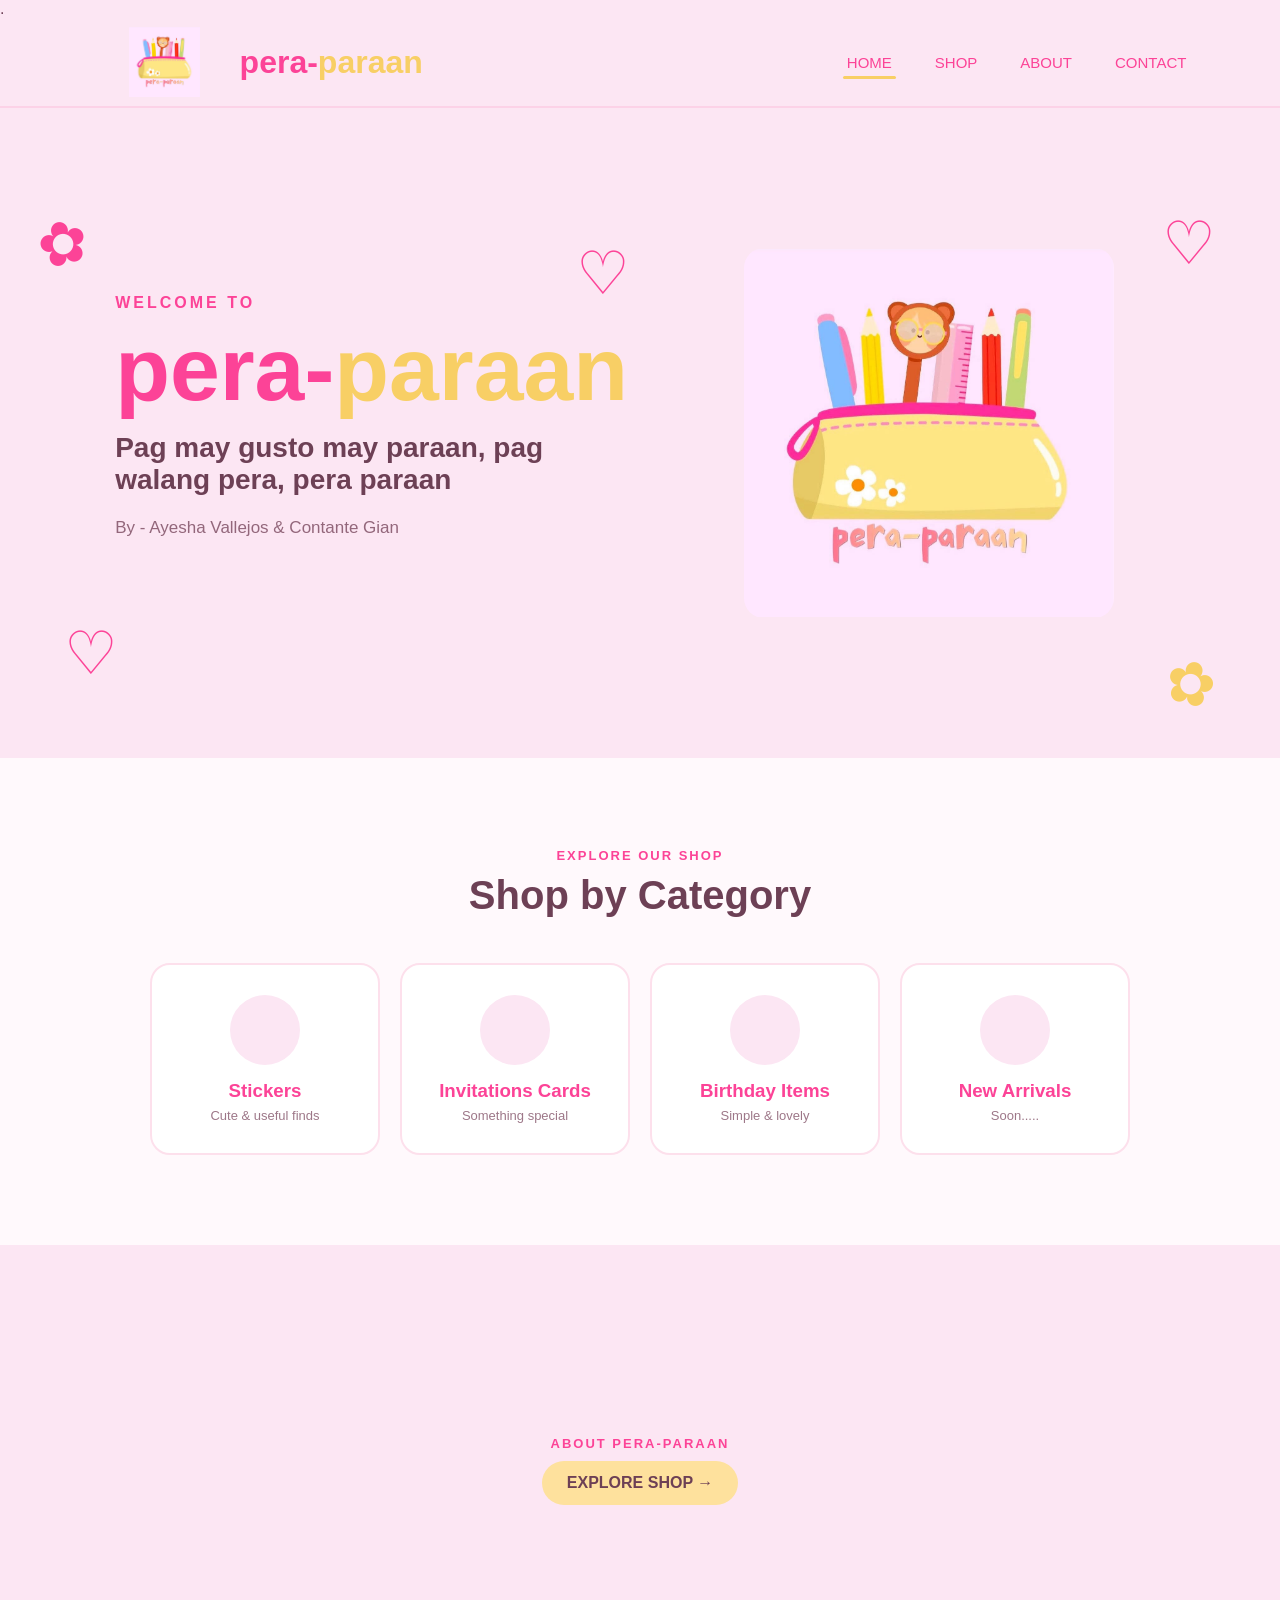
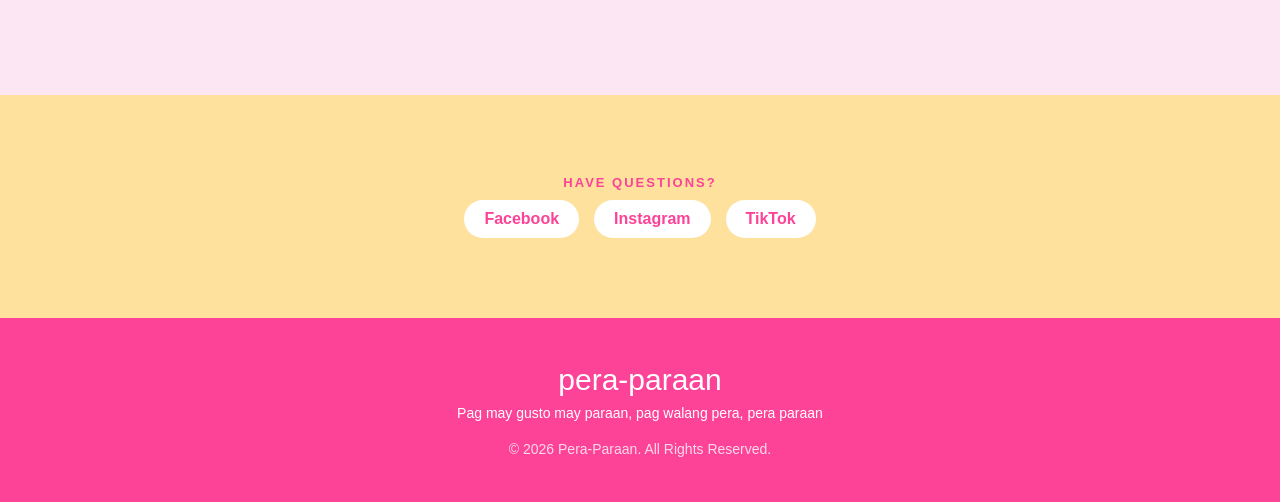
==== PERA-PARAAN/index.html @ 05a3d506 "Add Pera Paraan website" ====
<!DOCTYPE html>
<html lang="en">

<head>
    <meta charset="UTF-8">
    <meta name="viewport" content="width=device-width, initial-scale=1.0">

    <title>Pera-Paraan | Bawat Pera, May Paraan</title>
    <link rel="icon" type="image/jpeg" href="LOGO.jpg">

    .
    <!-- CSS -->
    <link rel="stylesheet" href="style.css">
</head>


<body>

    <!-- ================= HEADER ================= -->

    <header class="header">

        <!-- LOGO -->
        <div class="logo">
            <a href="index.html">
                <img src="LOGO.jpg" alt="Pera-Paraan Logo">
                
                <h1>
                    pera-<span>paraan</span>
                </h1>

                
            </a>
        </div>
        

        <!-- NAVIGATION -->
        <nav class="navbar">

            <a href="index.html" class="active">
                HOME
            </a>

            <a href="ITEMS.HTML">
                SHOP
            </a>

            <a href="#about">
                ABOUT
            </a>

            <a href="#contact">
                CONTACT
            </a>

        </nav>



    </header>



    <!-- ================= HERO ================= -->

    <main>

        <section class="hero">

            <!-- Decorative elements -->

            <div class="flower flower-one">✿</div>
            <div class="flower flower-two">✿</div>

            <div class="heart heart-one">♡</div>
            <div class="heart heart-two">♡</div>
            <div class="heart heart-three">♡</div>


            <!-- HERO CONTENT -->

            <div class="hero-content">

                <p class="welcome">
                    WELCOME TO
                </p>

                <h1>
                    pera-<span>paraan</span>
                </h1>

                <h2>
                Pag may gusto may paraan, pag walang pera, pera paraan

                </h2>

                <p class="hero-description">
                   By - Ayesha Vallejos &  Contante Gian
                </p>


        

                </div>

            </div>


            <!-- HERO IMAGE -->

            <div class="hero-image">

                <div class="image-circle"></div>

                <div class="hero-object">
                    <img src="LOGO.jpg" alt="Pera-Paraan">
                </div>

            </div>

        </section>



        <!-- ================= CATEGORIES ================= -->

        <section class="categories" id="shop">

            <div class="section-heading">

                <p>
                    EXPLORE OUR SHOP
                </p>

                <h2>
                    Shop by Category
                </h2>

            </div>


            <div class="category-container">

                <a href="ITEMS.HTML" class="category-card">

                    <div class="category-icon">
                        
                    </div>

                    <h3>
                        Stickers 
                    </h3>

                    <p>
                        Cute & useful finds
                    </p>

                </a>


                <a href="ITEMS.HTML" class="category-card">

                    <div class="category-icon">
                        
                    </div>

                    <h3>
                         Invitations Cards
                    </h3>

                    <p>
                        Something special
                    </p>

                </a>


                <a href="ITEMS.HTML" class="category-card">

                    <div class="category-icon">
                        
                    </div>

                    <h3>
                        Birthday Items
                    </h3>

                    <p>
                        Simple & lovely
                    </p>

                </a>


                <a href="ITEMS.HTML" class="category-card">

                    <div class="category-icon">
                        
                    </div>

                    <h3>
                        New Arrivals
                    </h3>

                    <p>
                        Soon.....
                    </p>

                </a>

            </div>

        </section>



        <!-- ================= ABOUT ================= -->

        <section class="about" id="about">

            <div class="about-decoration">
                
            </div>

            <div class="about-content">

                <p class="section-label">
                    ABOUT PERA-PARAAN
                </p>


                <a href="#shop" class="about-button">
                    EXPLORE SHOP →
                </a>

            </div>

        </section>



        <!-- ================= CONTACT ================= -->

        <section class="contact" id="contact">

            <div class="contact-content">

                <p class="section-label">
                    HAVE QUESTIONS?
                </p>

     

                <div class="social-links">

                    <a href="https://www.facebook.com/Hotsiloggg">
                        Facebook
                    </a>

                    <a href="https://www.instagram.com/hm_giannn/?hl=en">
                        Instagram
                    </a>

                    <a href="#">
                        TikTok
                    </a>

                </div>

            </div>

        </section>

    </main>



    <!-- ================= FOOTER ================= -->

    <footer>

        <div class="footer-logo">
            pera-paraan
        </div>

        <p>
         Pag may gusto may paraan, pag walang pera, pera paraan
        </p>

        <p class="copyright">
            © 2026 Pera-Paraan. All Rights Reserved.
        </p>

    </footer>


</body>

</html>
---- PERA-PARAAN/style.css ----
/* =========================================
   PERA-PARAAN
   MAIN COLOR THEME
========================================= */

:root {

    --pink-bg: #FCE6F3;

    --pink-light: #FDB2D4;

    --pink: #FC4397;

    --pink-dark: #E93583;

    --yellow: #FEE19D;

    --yellow-dark: #F8CF65;

    --white: #FFFFFF;

    --text: #6D4055;

}


/* =========================================
   RESET
========================================= */

* {
    margin: 0;
    padding: 0;
    box-sizing: border-box;
}


html {
    scroll-behavior: smooth;
}


body {

    font-family: 'Quicksand', sans-serif;

    background-color: var(--pink-bg);

    color: var(--text);

}


/* Remove default link style */

a {
    text-decoration: none;
    color: inherit;
}


/* =========================================
   HEADER
========================================= */

.header {

    width: 100%;

    height: 90px;

    padding: 10px 7%;

    display: flex;

    align-items: center;

    justify-content: space-between;

    background-color: rgba(252, 230, 243, 0.95);

    border-bottom: 2px solid rgba(252, 67, 151, 0.12);

    position: sticky;

    top: 0;

    z-index: 1000;

}


/* =========================================
   LOGO
========================================= */


.logo {

    display: flex;

    align-items: center;
    


}


.logo a {

    display: flex;

    align-items: center;

}


.logo img {

    width: 150px;

    height: 70px;

    object-fit: contain;

    border-radius: 10px;

}


.logo h1 {

    color: var(--pink);

}
.logo  h1 span {

    color: var(--yellow-dark);
}

/* =========================================
   NAVBAR
========================================= */

.navbar {

    display: flex;

    align-items: center;

    justify-content: center;

    gap: 35px;

}


.navbar a {

    position: relative;

    font-family: 'Fredoka', sans-serif;

    font-size: 15px;

    font-weight: 500;

    color: var(--pink);

    padding: 10px 4px;

    transition: 0.3s ease;

}


/* Hover */

.navbar a:hover {

    color: var(--pink-dark);

    transform: translateY(-2px);

}


/* Underline */

.navbar a::after {

    content: "";

    position: absolute;

    left: 0;

    bottom: 2px;

    width: 0;

    height: 3px;

    border-radius: 10px;

    background-color: var(--yellow-dark);

    transition: 0.3s ease;

}


.navbar a:hover::after,
.navbar a.active::after {

    width: 100%;

}


/* =========================================
   HERO
========================================= */

.hero {

    min-height: 650px;

    padding: 70px 9%;

    display: flex;

    align-items: center;

    justify-content: space-between;

    position: relative;

    overflow: hidden;

}


/* =========================================
   HERO CONTENT
========================================= */

.hero-content {

    width: 50%;

    position: relative;

    z-index: 2;

}


.welcome {

    font-size: 16px;

    font-weight: 700;

    letter-spacing: 3px;

    color: var(--pink);

    margin-bottom: 15px;

}


.hero h1 {

    font-family: 'Fredoka', sans-serif;

    font-size: clamp(60px, 7vw, 95px);

    line-height: 0.95;

    color: var(--pink);

    margin-bottom: 20px;

}


.hero h1 span {

    color: var(--yellow-dark);

}


.hero h2 {

    font-family: 'Fredoka', sans-serif;

    font-size: 28px;

    color: var(--text);

    margin-bottom: 18px;

}


.hero-description {

    max-width: 480px;

    font-size: 17px;

    line-height: 1.7;

    color: #93677B;

    margin-bottom: 30px;

}


/* =========================================
   HERO IMAGE
========================================= */

.hero-image {

    width: 45%;

    height: 480px;

    display: flex;

    align-items: center;
    
    justify-content: center;

    position: relative;

}


/* Circle behind logo */

.image-circle {

    width: 390px;

    height: 390px;  

    border-radius: 50%;

    position: absolute;

}


/* Logo */

.hero-object {

    width: 370px;

    height: 370px;

    display: flex;

    align-items: center;

    justify-content: center;

    position: relative;

    z-index: 2;

}


.hero-object img {

    width: 100%;

    height: 100%;

    object-fit: contain;

    mix-blend-mode: multiply;

    border-radius: 20px;

}


/* =========================================
   DECORATIONS
========================================= */

.flower,
.heart {

    position: absolute;

    z-index: 1;

    pointer-events: none;

}


.flower {

    color: var(--pink);

    font-size: 60px;

}


.heart {

    color: var(--pink);

    font-size: 60px;

    font-family: Arial, sans-serif;

}


/* Flower positions */

.flower-one {

    top: 100px;

    left: 3%;

    transform: rotate(-15deg);

}


.flower-two {

    bottom: 40px;

    right: 5%;

    color: var(--yellow-dark);

    transform: rotate(15deg);

}


/* Heart positions */

.heart-one {

    top: 130px;

    left: 45%;

}


.heart-two {

    bottom: 70px;

    left: 5%;

}


.heart-three {

    top: 100px;

    right: 5%;

}


/* =========================================
   CATEGORIES
========================================= */

.categories {

    padding: 90px 9%;

    background-color: #FFF9FC;

}


.section-heading {

    text-align: center;

    margin-bottom: 45px;

}


.section-heading p,
.section-label {

    color: var(--pink);

    font-size: 13px;

    font-weight: 700;

    letter-spacing: 2px;

    margin-bottom: 10px;

}


.section-heading h2 {

    font-family: 'Fredoka', sans-serif;

    color: var(--text);

    font-size: 40px;

}


/* =========================================
   CATEGORY CONTAINER
========================================= */

.category-container {

    display: flex;

    align-items: stretch;

    justify-content: center;

    gap: 20px;

    flex-wrap: wrap;

}


/* =========================================
   CATEGORY CARD
========================================= */

.category-card {

    width: 230px;

    padding: 30px 20px;

    display: flex;

    flex-direction: column;

    align-items: center;

    justify-content: center;

    text-align: center;

    background-color: var(--white);

    border: 2px solid #FDE0EC;

    border-radius: 20px;

    transition: 0.3s ease;

}


.category-card:hover {

    transform: translateY(-8px);

    border-color: var(--pink-light);

    box-shadow: 0 12px 25px rgba(252, 67, 151, 0.1);

}


.category-icon {

    width: 70px;

    height: 70px;

    display: flex;

    align-items: center;

    justify-content: center;

    background-color: var(--pink-bg);

    border-radius: 50%;

    font-size: 32px;

    margin-bottom: 15px;

}


.category-card h3 {

    font-family: 'Fredoka', sans-serif;

    color: var(--pink);

    margin-bottom: 6px;

}


.category-card p {

    font-size: 13px;    

    color: #9D7788;

}


/* =========================================
   ABOUT
========================================= */

.about {

    min-height: 450px;

    padding: 90px 12%;

    display: flex;

    align-items: center;

    justify-content: center;

    text-align: center;

    position: relative;

}


.about-content {

    max-width: 650px;

}


.about-decoration {

    position: absolute;

    left: 10%;

    font-size: 80px;

    color: var(--pink);

}


.about-button {

    display: inline-block;

    padding: 13px 25px;

    background-color: var(--yellow);

    color: var(--text);

    border-radius: 25px;

    font-weight: 700;

    transition: 0.3s ease;

}


.about-button:hover {

    transform: translateY(-3px);

}


/* =========================================
   CONTACT
========================================= */

.contact {

    padding: 80px 10%;

    text-align: center;

    background-color: var(--yellow);

}


.contact-content {

    max-width: 650px;

    margin: auto;

}


.social-links {

    display: flex;

    justify-content: center;

    align-items: center;

    gap: 15px;

    flex-wrap: wrap;

}


.social-links a {

    padding: 10px 20px;

    background-color: white;

    border-radius: 25px;

    color: var(--pink);

    font-weight: 600;

    transition: 0.3s ease;

}


.social-links a:hover {

    background-color: var(--pink);

    color: white;

}


/* =========================================
   FOOTER
========================================= */

footer {

    padding: 45px 20px;

    text-align: center;

    background-color: var(--pink);

    color: white;

}


.footer-logo {

    font-family: 'Fredoka', sans-serif;

    font-size: 30px;

    margin-bottom: 8px;

}


footer p {

    font-size: 14px;

}


.copyright {

    margin-top: 20px;

    opacity: 0.8;

}


/* =========================================
   RESPONSIVE
========================================= */

@media (max-width: 950px) {

    .header {

        padding: 10px 4%;

    }


    .navbar {

        gap: 18px;

    }


    .hero {

        padding: 60px 6%;

    }


    .hero-image {

        width: 45%;

    }


    .image-circle {

        width: 300px;

        height: 300px;

    }


    .hero-object {

        width: 300px;

        height: 300px;

    }

}


/* =========================================
   TABLET / MOBILE
========================================= */

@media (max-width: 750px) {

    .product-container {

        grid-template-columns: repeat(2, minmax(0, 1fr));

    }


    .items-page {

        padding: 70px 6%;

    }

    .header {

        height: auto;

        min-height: 75px;

        flex-wrap: wrap;

        gap: 10px;

    }


    .navbar {

        order: 3;

        width: 100%;

        padding: 10px 0;

        overflow-x: auto;

    }


    .hero {

        flex-direction: column;

        text-align: center;

        padding-top: 50px;

    }


    .hero-content {

        width: 100%;

    }


    .hero-description {

        margin-left: auto;

        margin-right: auto;

    }


    .hero-image {

        width: 100%;

        margin-top: 30px;

    }


    .about-decoration {

        display: none;

    }

}


/* =========================================
   SMALL MOBILE
========================================= */

@media (max-width: 480px) {

    .product-container {

        grid-template-columns: 1fr;

    }


    .items-page .section-heading h1 {

        font-size: 40px;

    }


    .items-page .section-heading span {

        font-size: 21px;

    }

    .logo img {

        width: 120px;

        height: 60px;

    }


    .navbar {

        gap: 20px;

    }


    .navbar a {

        font-size: 13px;

    }


    .hero h1 {

        font-size: 55px;

    }


    .hero h2 {

        font-size: 22px;

    }


    .image-circle {

        width: 260px;

        height: 260px;

    }


    .hero-object {

        width: 270px;

        height: 270px;

    }


    .section-heading h2 {

        font-size: 32px;

    }


}


/* =========================================
   ITEMS PAGE
========================================= */

.items-page {

    min-height: 650px;

    padding: 90px 8%;

    background-color: #FFF9FC;

}


.items-page .section-heading h1 {

    font-family: 'Fredoka', sans-serif;

    color: var(--text);

    font-size: 48px;

    margin-bottom: 4px;

}


.items-page .section-heading span {

    color: var(--pink);

    font-family: 'Fredoka', sans-serif;

    font-size: 25px;

}


.product-container {

    display: grid;

    grid-template-columns: repeat(3, minmax(0, 1fr));

    gap: 24px;

    max-width: 1120px;

    margin: 0 auto;

}


.product-card {

    overflow: hidden;

    background-color: var(--white);

    border: 2px solid #FDE0EC;

    border-radius: 20px;

    transition: 0.3s ease;

}


.product-card:hover {

    transform: translateY(-8px);

    border-color: var(--pink-light);

    box-shadow: 0 12px 25px rgba(252, 67, 151, 0.14);

}


.product-image {

    height: 250px;

    display: flex;

    align-items: center;

    justify-content: center;

    padding: 18px;

    background-color: var(--pink-bg);

}


.product-image img {

    width: 100%;

    height: 100%;

    object-fit: contain;

    border-radius: 12px;

}


.product-info {

    padding: 24px;

}


.product-label {

    color: var(--pink);

    font-size: 11px;

    font-weight: 700;

    letter-spacing: 1.5px;

    margin-bottom: 8px;

}


.product-info h2 {

    font-family: 'Fredoka', sans-serif;

    color: var(--text);

    font-size: 26px;

    margin-bottom: 8px;

}


.product-info > p:not(.product-label) {

    min-height: 48px;

    color: #93677B;

    font-size: 14px;

    line-height: 1.6;

    margin-bottom: 20px;

}


.product-button {

    display: inline-block;

    padding: 10px 17px;

    background-color: var(--yellow);

    border-radius: 22px;

    color: var(--text);

    font-size: 12px;

    font-weight: 700;

    transition: 0.3s ease;

}


.product-button:hover {

    background-color: var(--pink);

    color: var(--white);

}
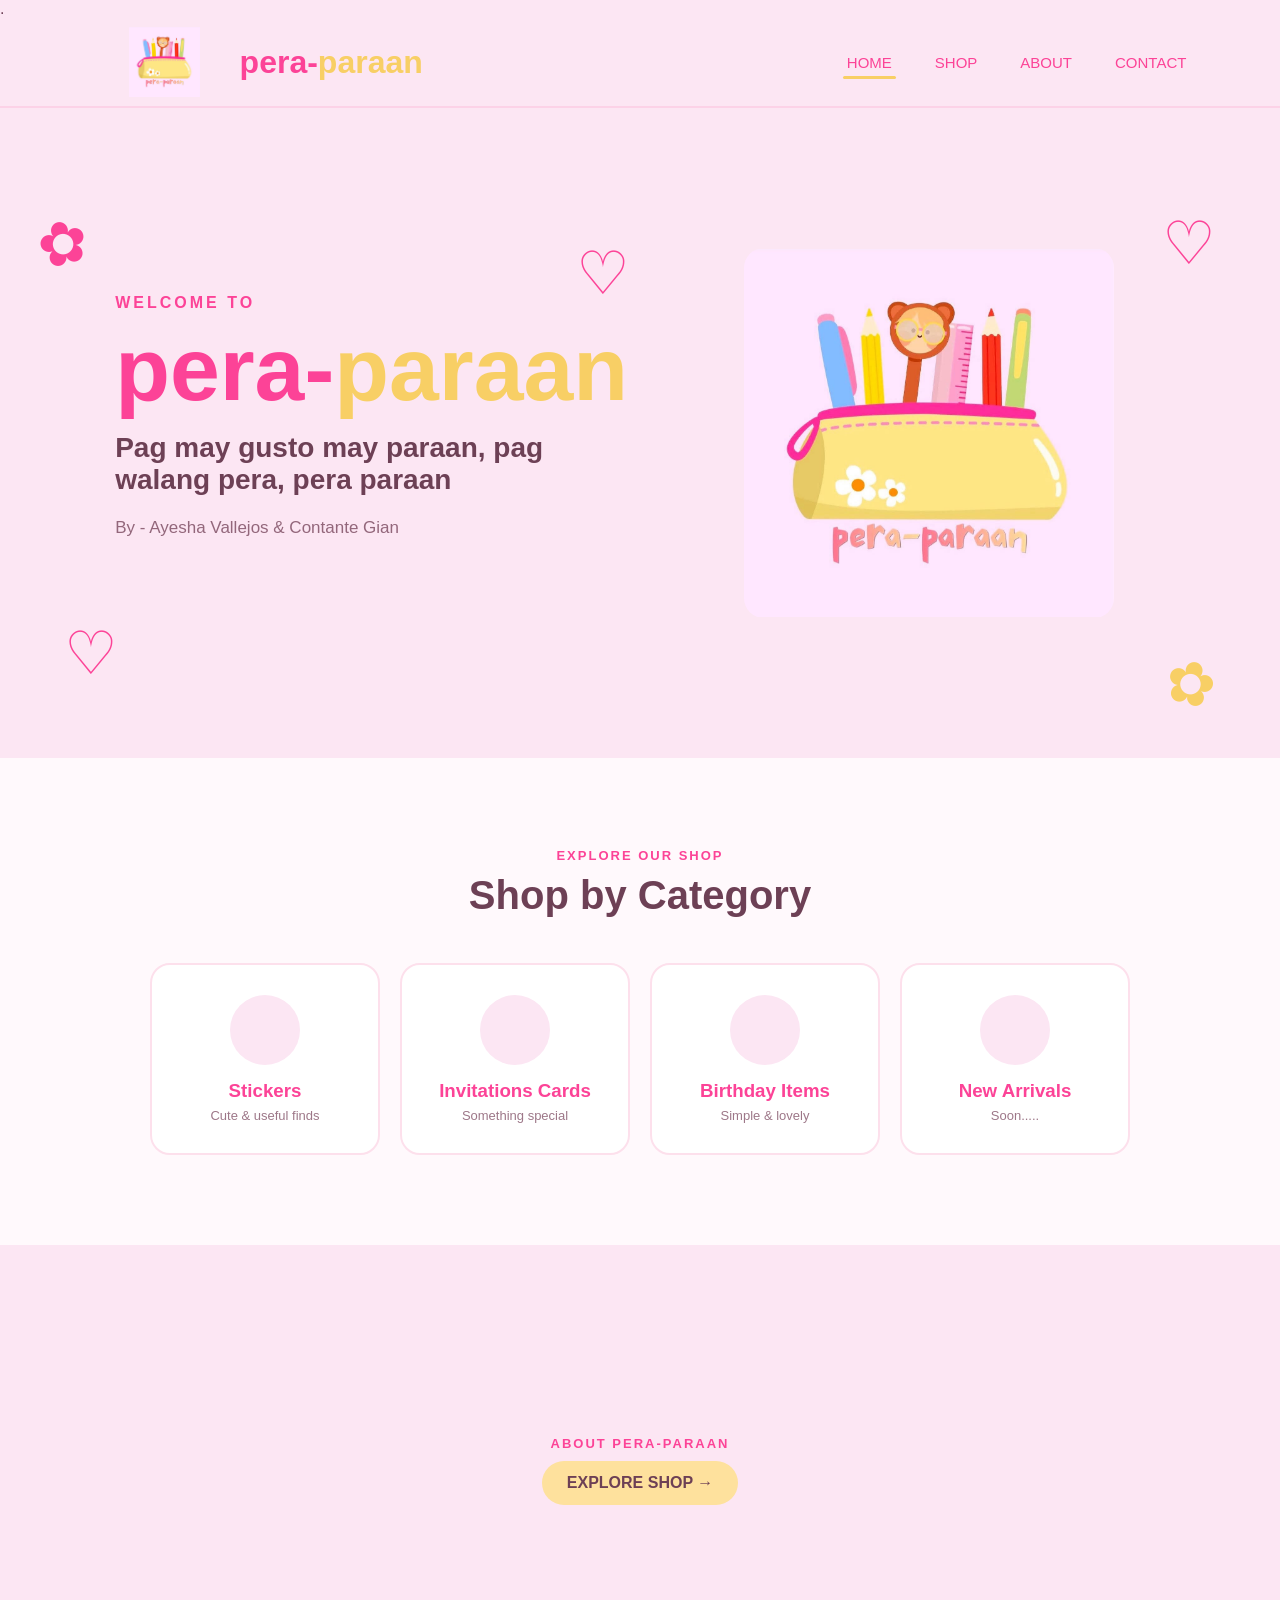
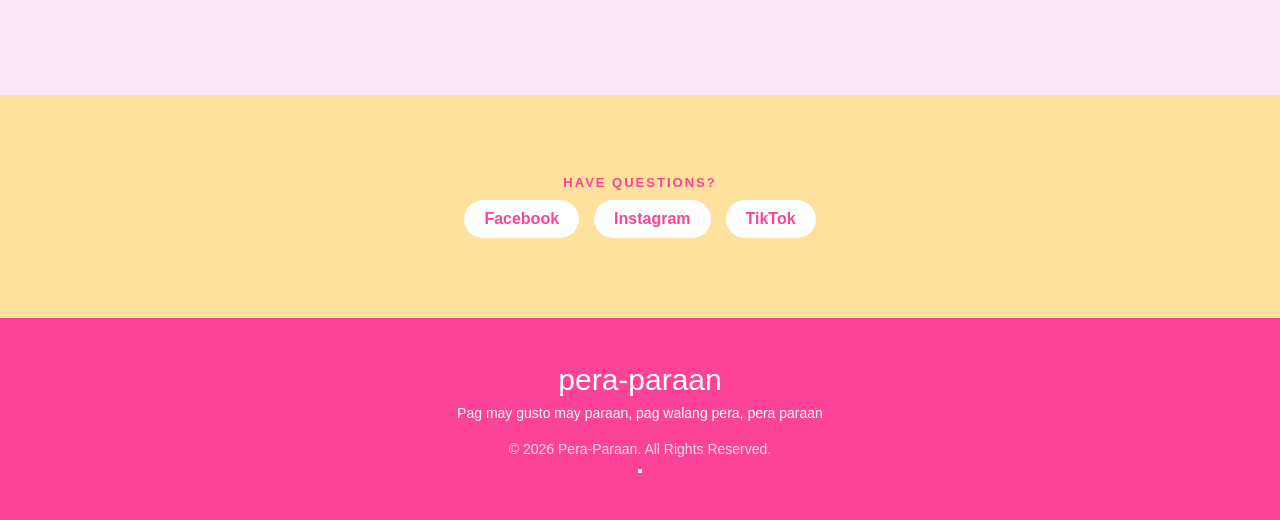
==== commit 83087a21: "mygad" ====
--- a/PERA-PARAAN/index.html
+++ b/PERA-PARAAN/index.html
@@ -290,7 +290,7 @@
         <p class="copyright">
             © 2026 Pera-Paraan. All Rights Reserved.
         </p>
-
+        <button>  </button>        
     </footer>
 
 
--- a/PERA-PARAAN/style.css
+++ b/PERA-PARAAN/style.css
@@ -1237,4 +1237,4 @@
 
     color: var(--white);
 
-}+}   
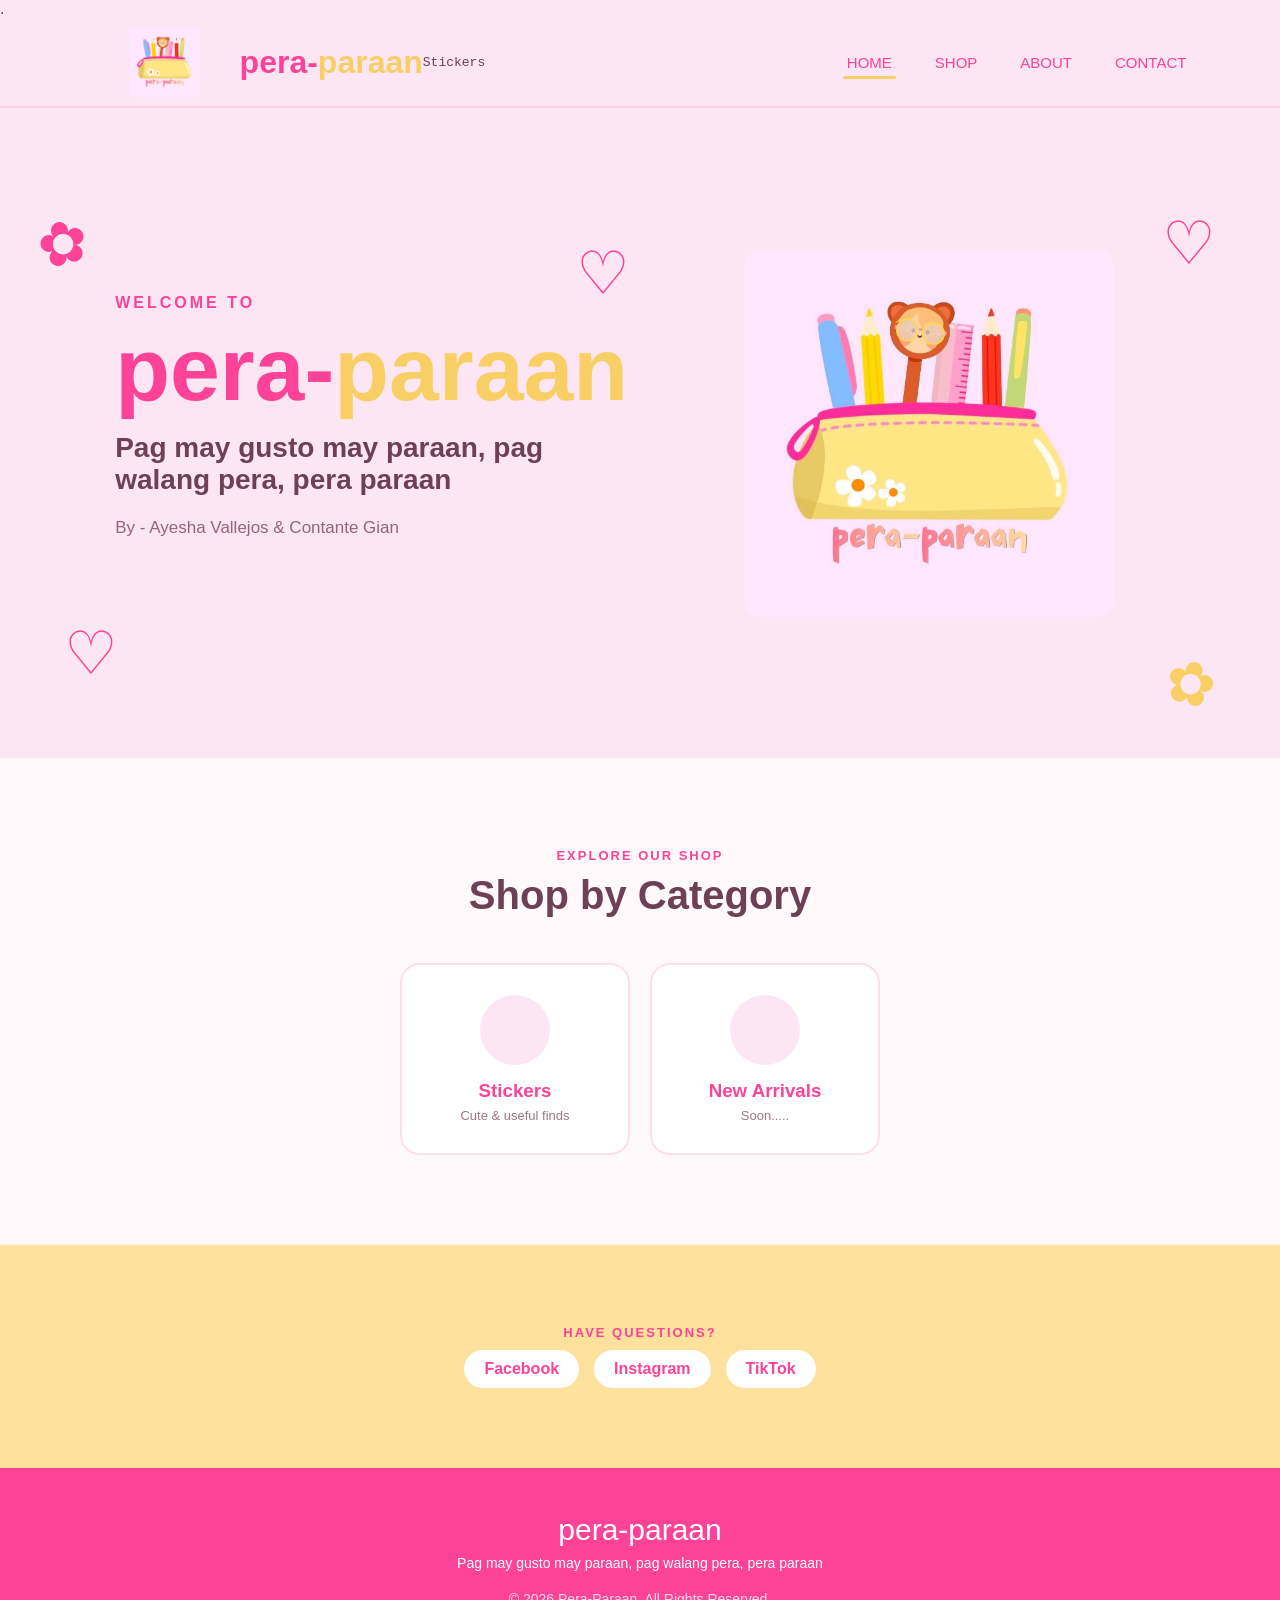
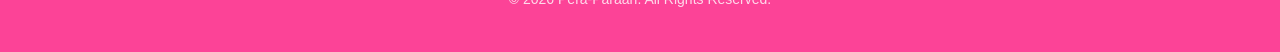
==== commit f1189ad1: "fixing items list" ====
--- a/PERA-PARAAN/index.html
+++ b/PERA-PARAAN/index.html
@@ -26,11 +26,13 @@
                 <img src="LOGO.jpg" alt="Pera-Paraan Logo">
                 
                 <h1>
-                    pera-<span>paraan</span>
+                    pera-<span>paraan    </span> 
+
                 </h1>
 
                 
             </a>
+            <pre>Stickers</pre>
         </div>
         
 
@@ -158,6 +160,7 @@
                 </a>
 
 
+            
                 <a href="ITEMS.HTML" class="category-card">
 
                     <div class="category-icon">
@@ -165,40 +168,6 @@
                     </div>
 
                     <h3>
-                         Invitations Cards
-                    </h3>
-
-                    <p>
-                        Something special
-                    </p>
-
-                </a>
-
-
-                <a href="ITEMS.HTML" class="category-card">
-
-                    <div class="category-icon">
-                        
-                    </div>
-
-                    <h3>
-                        Birthday Items
-                    </h3>
-
-                    <p>
-                        Simple & lovely
-                    </p>
-
-                </a>
-
-
-                <a href="ITEMS.HTML" class="category-card">
-
-                    <div class="category-icon">
-                        
-                    </div>
-
-                    <h3>
                         New Arrivals
                     </h3>
 
@@ -214,28 +183,6 @@
 
 
 
-        <!-- ================= ABOUT ================= -->
-
-        <section class="about" id="about">
-
-            <div class="about-decoration">
-                
-            </div>
-
-            <div class="about-content">
-
-                <p class="section-label">
-                    ABOUT PERA-PARAAN
-                </p>
-
-
-                <a href="#shop" class="about-button">
-                    EXPLORE SHOP →
-                </a>
-
-            </div>
-
-        </section>
 
 
 
@@ -290,10 +237,10 @@
         <p class="copyright">
             © 2026 Pera-Paraan. All Rights Reserved.
         </p>
-        <button>  </button>        
+    
     </footer>
 
-
+  
 </body>
 
 </html>
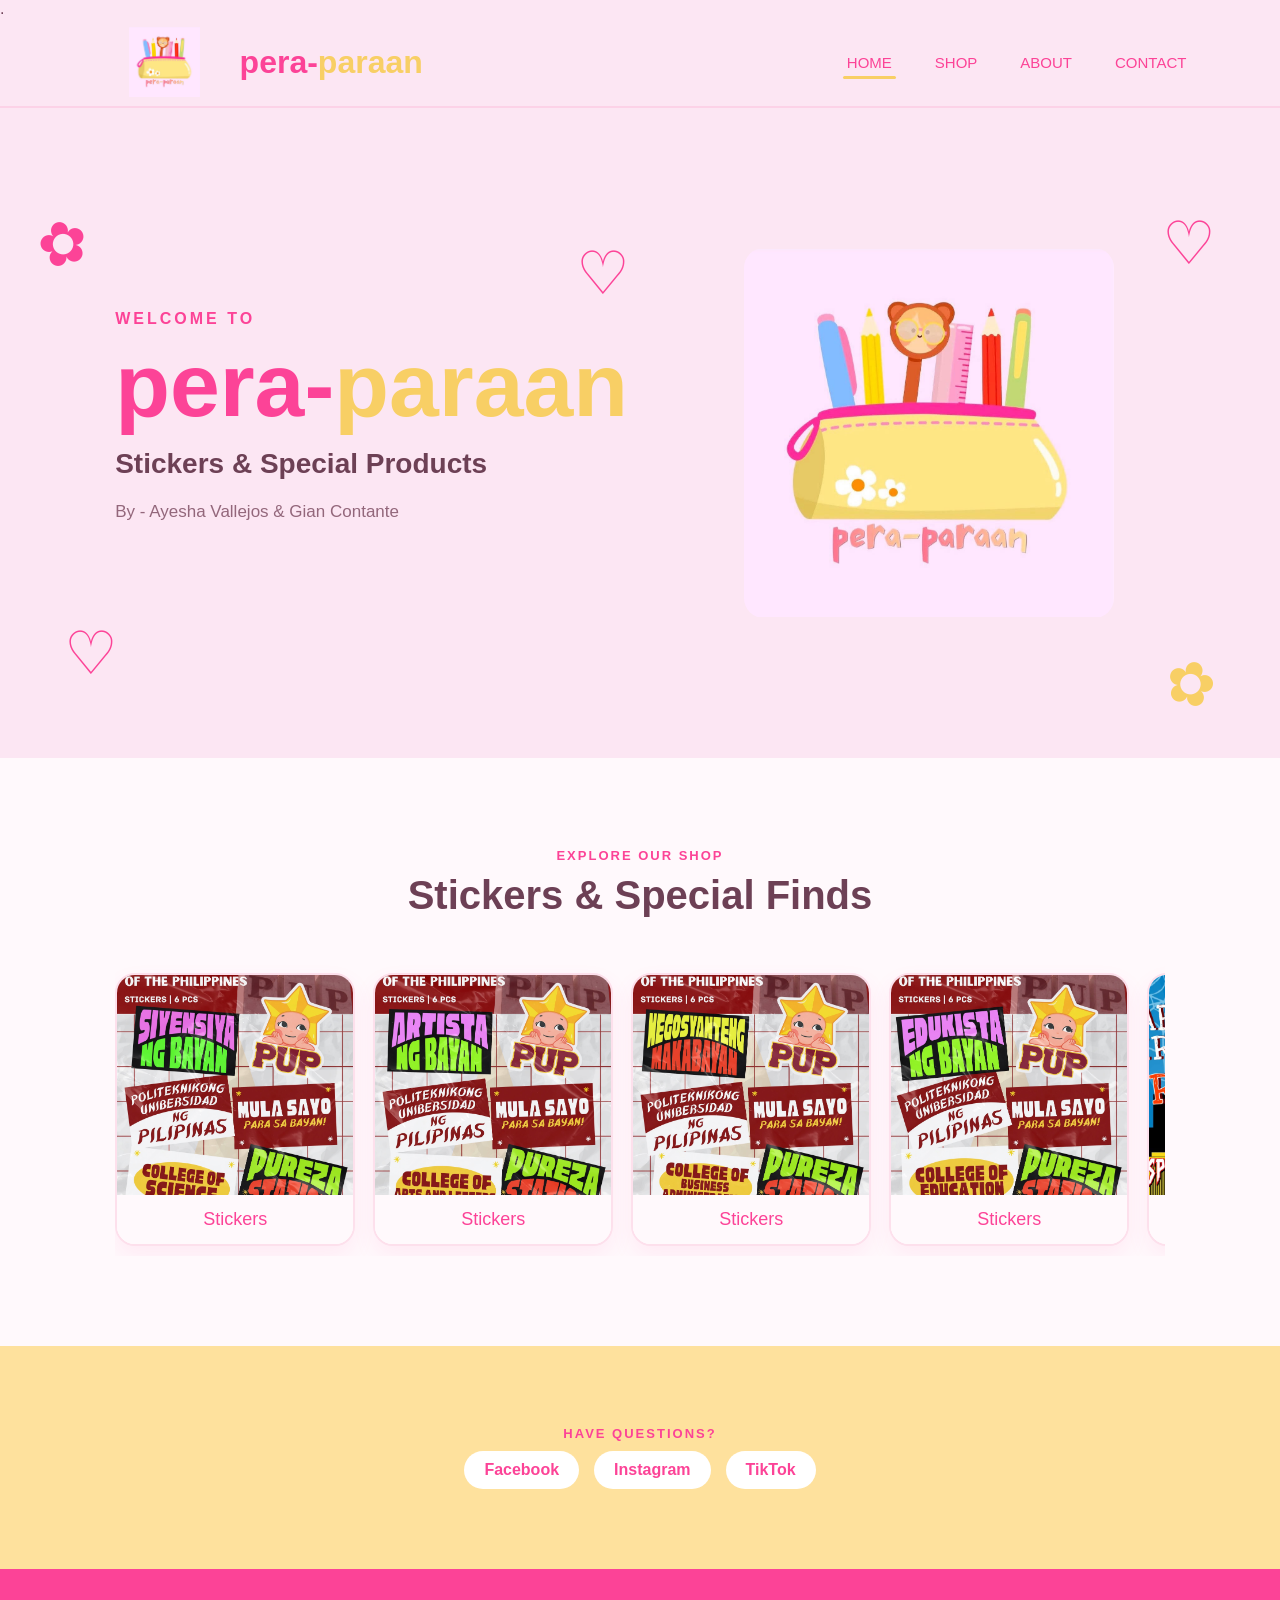
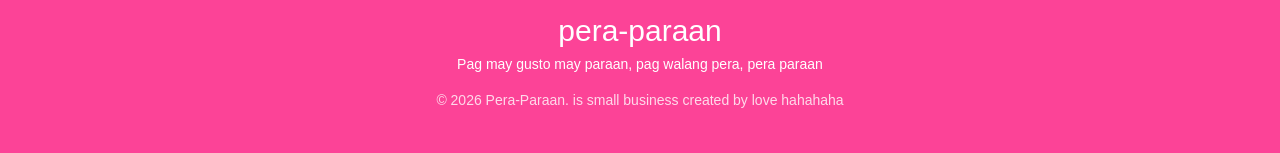
==== commit e8e78211: "checking for tom" ====
--- a/PERA-PARAAN/index.html
+++ b/PERA-PARAAN/index.html
@@ -9,7 +9,6 @@
     <link rel="icon" type="image/jpeg" href="LOGO.jpg">
 
     .
-    <!-- CSS -->
     <link rel="stylesheet" href="style.css">
 </head>
 
@@ -19,51 +18,24 @@
     <!-- ================= HEADER ================= -->
 
     <header class="header">
-
-        <!-- LOGO -->
         <div class="logo">
             <a href="index.html">
                 <img src="LOGO.jpg" alt="Pera-Paraan Logo">
-                
-                <h1>
-                    pera-<span>paraan    </span> 
-
-                </h1>
-
-                
+                <h1>pera-<span>paraan</span></h1>
             </a>
-            <pre>Stickers</pre>
         </div>
-        
-
-        <!-- NAVIGATION -->
+
         <nav class="navbar">
-
-            <a href="index.html" class="active">
-                HOME
-            </a>
-
-            <a href="ITEMS.HTML">
-                SHOP
-            </a>
-
-            <a href="#about">
-                ABOUT
-            </a>
-
-            <a href="#contact">
-                CONTACT
-            </a>
-
+            <a href="index.html" class="active">HOME</a>
+            <a href="ITEMS.HTML">SHOP</a>
+            <a href="about.html">ABOUT</a>
+            <a href="#contact">CONTACT</a>
         </nav>
-
-
-
     </header>
 
 
 
-    <!-- ================= HERO ================= -->
+    <!-- ===    ============== HERO ================= -->
 
     <main>
 
@@ -92,12 +64,12 @@
                 </h1>
 
                 <h2>
-                Pag may gusto may paraan, pag walang pera, pera paraan
+               Stickers & Special Products
 
                 </h2>
-
+            
                 <p class="hero-description">
-                   By - Ayesha Vallejos &  Contante Gian
+                   By - Ayesha Vallejos & Gian Contante
                 </p>
 
 
@@ -135,48 +107,71 @@
                 </p>
 
                 <h2>
-                    Shop by Category
+                    Stickers & Special Finds
                 </h2>
 
             </div>
 
-
-            <div class="category-container">
-
-                <a href="ITEMS.HTML" class="category-card">
-
-                    <div class="category-icon">
-                        
-                    </div>
-
-                    <h3>
-                        Stickers 
-                    </h3>
-
-                    <p>
-                        Cute & useful finds
-                    </p>
-
-                </a>
-
-
-            
-                <a href="ITEMS.HTML" class="category-card">
-
-                    <div class="category-icon">
-                        
-                    </div>
-
-                    <h3>
-                        New Arrivals
-                    </h3>
-
-                    <p>
-                        Soon.....
-                    </p>
-
-                </a>
-
+            <div class="marquee-wrap">
+                <div class="marquee-track">
+                    <a href="ITEMS.HTML?category=stickers" class="marquee-item">
+                        <img src="images/1.jpg" alt="Stickers collection">
+                        <span>Stickers</span>
+                    </a>
+                    <a href="ITEMS.HTML?category=stickers" class="marquee-item">
+                        <img src="images/arts 5.jpg" alt="School sticker collection">
+                        <span>Stickers</span>
+                    </a>
+                    <a href="ITEMS.HTML?category=stickers" class="marquee-item">
+                        <img src="images/BA 3.jpg" alt="College sticker collection">
+                        <span>Stickers</span>
+                    </a>
+                    <a href="ITEMS.HTML?category=stickers" class="marquee-item">
+                        <img src="images/educ 9.jpg" alt="Custom sticker item">
+                        <span>Stickers</span>
+                    </a>
+                    <a href="ITEMS.HTML?category=special" class="marquee-item">
+                        <img src="images/birthday.jpg" alt="Special products collection">
+                        <span>Special Products</span>
+                    </a>
+                    <a href="ITEMS.HTML?category=special" class="marquee-item">
+                        <img src="images/INVITAtion.jpg" alt="Custom invitations">
+                        <span>Special Products</span>
+                    </a>
+                    <a href="ITEMS.HTML?category=special" class="marquee-item">
+                        <img src="images/tourism 8.jpg" alt="Custom design service">
+                        <span>Special Products</span>
+                    </a>
+
+                    <a href="ITEMS.HTML?category=stickers" class="marquee-item">
+                        <img src="images/1.jpg" alt="Stickers collection duplicate">
+                        <span>Stickers</span>
+                    </a>
+                    <a href="ITEMS.HTML?category=stickers" class="marquee-item">
+                        <img src="images/arts 5.jpg" alt="School sticker collection duplicate">
+                        <span>Stickers</span>
+                    </a>
+                    <a href="ITEMS.HTML?category=stickers" class="marquee-item">
+                        <img src="images/BA 3.jpg" alt="College sticker collection duplicate">
+                        <span>Stickers</span>
+                    </a>
+                    <a href="ITEMS.HTML?category=stickers" class="marquee-item">
+                        <img src="images/educ 9.jpg" alt="Custom sticker item duplicate">
+                        <span>Stickers</span>
+                    </a>
+                    <a href="ITEMS.HTML?category=special" class="marquee-item">
+                        <img src="images/birthday.jpg" alt="Special products collection duplicate">
+                        <span>Special Products</span>
+                    </a>
+                    <a href="ITEMS.HTML?category=special" class="marquee-item">
+                        <img src="images/INVITAtion.jpg" alt="Custom invitations duplicate">
+                        <span>Special Products</span>
+                    </a>
+                    <a href="ITEMS.HTML?category=special" class="marquee-item">
+                        <img src="images/tourism 8.jpg" alt="Custom design service duplicate">
+                        <span>Special Products</span>
+                    </a>
+                </div>
             </div>
 
         </section>
@@ -235,7 +230,7 @@
         </p>
 
         <p class="copyright">
-            © 2026 Pera-Paraan. All Rights Reserved.
+            © 2026 Pera-Paraan. is small business created by love hahahaha
         </p>
     
     </footer>
--- a/PERA-PARAAN/style.css
+++ b/PERA-PARAAN/style.css
@@ -100,6 +100,8 @@
     display: flex;
 
     align-items: center;
+
+    gap: 35px;
     
 
 
@@ -136,6 +138,11 @@
 .logo  h1 span {
 
     color: var(--yellow-dark);
+}
+
+.stickers h4 {
+        margin: -5px ;
+        color: #93677B;
 }
 
 /* =========================================
@@ -533,708 +540,776 @@
 }
 
 
-/* =========================================
-   CATEGORY CONTAINER
-========================================= */
-
-.category-container {
+.marquee-wrap {
+
+    overflow: hidden;
+
+    position: relative;
+
+    width: 100%;
+
+    max-width: 1300px;
+
+    margin: 0 auto;
+
+    padding: 10px 0;
+
+}
+
+
+.marquee-track {
 
     display: flex;
 
-    align-items: stretch;
+    width: max-content;
+
+    animation: marquee-scroll 22s linear infinite;
+
+    gap: 18px;
+
+}
+
+
+.marquee-item {
+
+    width: 240px;
+
+    min-width: 240px;
+
+    background: var(--white);
+
+    border: 2px solid #FDE0EC;
+
+    border-radius: 20px;
+
+    overflow: hidden;
+
+    box-shadow: 0 10px 22px rgba(252, 67, 151, 0.08);
+
+    transition: transform 0.3s ease;
+
+}
+
+
+.marquee-item:hover {
+
+    transform: translateY(-6px);
+
+}
+
+
+.marquee-item img {
+
+    display: block;
+
+    width: 100%;
+
+    height: 220px;
+
+    object-fit: cover;
+
+}
+
+
+.marquee-item span {
+
+    display: block;
+
+    text-align: center;
+
+    padding: 14px 10px;
+
+    font-family: 'Fredoka', sans-serif;
+
+    font-size: 18px;
+
+    color: var(--pink);
+
+    background: #fff9fc;
+
+}
+
+
+@keyframes marquee-scroll {
+
+    from {
+        transform: translateX(0);
+    }
+
+    to {
+        transform: translateX(-50%);
+    }
+
+}
+
+
+/* =========================================
+   ABOUT
+========================================= */
+
+.about {
+
+    min-height: 450px;
+
+    padding: 90px 12%;
+
+    display: flex;
+
+    align-items: center;
 
     justify-content: center;
 
-    gap: 20px;
+    text-align: center;
+
+    position: relative;
+
+}
+
+
+.about-content {
+
+    max-width: 650px;
+
+}
+
+
+.about-decoration {
+
+    position: absolute;
+
+    left: 10%;
+
+    font-size: 80px;
+
+    color: var(--pink);
+
+}
+
+
+.about-button {
+
+    display: inline-block;
+
+    padding: 13px 25px;
+
+    background-color: var(--yellow);
+
+    color: var(--text);
+
+    border-radius: 25px;
+
+    font-weight: 700;
+
+    transition: 0.3s ease;
+
+}
+
+
+.about-button:hover {
+
+    transform: translateY(-3px);
+
+}
+
+
+/* =========================================
+   CONTACT
+========================================= */
+
+.contact {
+
+    padding: 80px 10%;
+
+    text-align: center;
+
+    background-color: var(--yellow);
+
+}
+
+
+.contact-content {
+
+    max-width: 650px;
+
+    margin: auto;
+
+}
+
+
+.social-links {
+
+    display: flex;
+
+    justify-content: center;
+
+    align-items: center;
+
+    gap: 15px;
 
     flex-wrap: wrap;
 
 }
 
 
-/* =========================================
-   CATEGORY CARD
-========================================= */
-
-.category-card {
-
-    width: 230px;
-
-    padding: 30px 20px;
+.social-links a {
+
+    padding: 10px 20px;
+
+    background-color: white;
+
+    border-radius: 25px;
+
+    color: var(--pink);
+
+    font-weight: 600;
+
+    transition: 0.3s ease;
+
+}
+
+
+.social-links a:hover {
+
+    background-color: var(--pink);
+
+    color: white;
+
+}
+
+
+/* =========================================
+   FOOTER
+========================================= */
+
+footer {
+
+    padding: 45px 20px;
+
+    text-align: center;
+
+    background-color: var(--pink);
+
+    color: white;
+
+}
+
+
+.footer-logo {
+
+    font-family: 'Fredoka', sans-serif;
+
+    font-size: 30px;
+
+    margin-bottom: 8px;
+
+}
+
+
+footer p {
+
+    font-size: 14px;
+
+}
+
+
+.copyright {
+
+    margin-top: 20px;
+
+    opacity: 0.8;
+
+}
+
+
+/* =========================================
+   RESPONSIVE
+========================================= */
+
+@media (max-width: 950px) {
+
+    .header {
+
+        padding: 10px 4%;
+
+    }
+
+
+    .navbar {
+
+        gap: 18px;
+
+    }
+
+
+    .hero {
+
+        padding: 60px 6%;
+
+    }
+
+
+    .hero-image {
+
+        width: 45%;
+
+    }
+
+
+    .image-circle {
+
+        width: 300px;
+
+        height: 300px;
+
+    }
+
+
+    .hero-object {
+
+        width: 300px;
+
+        height: 300px;
+
+    }
+
+}
+
+
+/* =========================================
+   TABLET / MOBILE
+========================================= */
+
+@media (max-width: 750px) {
+
+    .product-container {
+
+        grid-template-columns: repeat(2, minmax(0, 1fr));
+
+    }
+
+
+    .items-page {
+
+        padding: 70px 6%;
+
+    }
+
+    .header {
+
+        height: auto;
+
+        min-height: 75px;
+
+        flex-wrap: wrap;
+
+        gap: 10px;
+
+    }
+
+
+    .navbar {
+
+        order: 3;
+
+        width: 100%;
+
+        padding: 10px 0;
+
+        overflow-x: auto;
+
+    }
+
+
+    .hero {
+
+        flex-direction: column;
+
+        text-align: center;
+
+        padding-top: 50px;
+
+    }
+
+
+    .hero-content {
+
+        width: 100%;
+
+    }
+
+
+    .hero-description {
+
+        margin-left: auto;
+
+        margin-right: auto;
+
+    }
+
+
+    .hero-image {
+
+        width: 100%;
+
+        margin-top: 30px;
+
+    }
+
+
+    .about-decoration {
+
+        display: none;
+
+    }
+
+}
+
+
+/* =========================================
+   SMALL MOBILE
+========================================= */
+
+@media (max-width: 480px) {
+
+    .product-container {
+
+        grid-template-columns: 1fr;
+
+    }
+
+
+    .items-page .section-heading h1 {
+
+        font-size: 40px;
+
+    }
+
+
+    .items-page .section-heading span {
+
+        font-size: 21px;
+
+    }
+
+    .logo img {
+
+        width: 120px;
+
+        height: 60px;
+
+    }
+
+
+    .navbar {
+
+        gap: 20px;
+
+    }
+
+
+    .navbar a {
+
+        font-size: 13px;
+
+    }
+
+
+    .hero h1 {
+
+        font-size: 55px;
+
+    }
+
+ITEMS
+    .hero h2 {
+
+        font-size: 22px;
+
+    }
+
+
+    .image-circle {
+
+        width: 260px;
+
+        height: 260px;
+
+    }
+
+
+    .hero-object {
+
+        width: 270px;
+
+        height: 270px;
+
+    }
+
+
+    .section-heading h2 {
+
+        font-size: 32px;
+
+    }
+
+
+}
+
+
+/* =========================================
+   ITEMS PAGE
+========================================= */
+
+.items-page {
+
+    min-height: 650px;
+
+    padding: 90px 8%;
+
+    background-color: #FFF9FC;
+
+}
+
+
+.items-page .section-heading h1 {
+
+    font-family: 'Fredoka', sans-serif;
+
+    color: var(--text);
+
+    font-size: 48px;
+
+    margin-bottom: 4px;
+
+}
+
+
+.items-page .section-heading span {
+
+    color: var(--pink);
+
+    font-family: 'Fredoka', sans-serif;
+
+    font-size: 25px;
+
+}
+
+
+.shop-subnav {
 
     display: flex;
 
-    flex-direction: column;
+    justify-content: center;
+
+    gap: 12px;
+
+    margin: 32px auto 38px;
+
+    flex-wrap: wrap;
+
+    background: rgba(255, 255, 255, 0.65);
+
+    border: 1px solid rgba(252, 67, 151, 0.12);
+
+    border-radius: 18px;
+
+    padding: 12px;
+
+    max-width: 760px;
+
+}
+
+
+.shop-subnav-button {
+
+    padding: 12px 20px;
+
+    border: 2px solid transparent;
+
+    border-radius: 14px;
+
+    background-color: transparent;
+
+    color: var(--text);
+
+    font: inherit;
+
+    font-weight: 700;
+
+    cursor: pointer;
+
+    transition: 0.3s ease;
+
+}
+
+
+.shop-subnav-button.is-active,
+.shop-subnav-button:hover {
+
+    background-color: var(--pink);
+
+    border-color: var(--pink);
+
+    color: var(--white);
+
+    box-shadow: 0 8px 18px rgba(252, 67, 151, 0.18);
+
+}
+
+
+.product-card[hidden] {
+
+    display: none;
+
+}
+
+
+.product-container {
+
+    display: grid;
+
+    grid-template-columns: repeat(3, minmax(0, 1fr));
+
+    gap: 24px;
+
+    max-width: 1120px;
+
+    margin: 0 auto;
+
+}
+
+
+.product-card {
+
+    overflow: hidden;
+
+    background-color: var(--white);
+
+    border: 2px solid #FDE0EC;
+
+    border-radius: 20px;
+
+    transition: 0.3s ease;
+
+}
+
+
+.product-card:hover {
+
+    transform: translateY(-8px);
+
+    border-color: var(--pink-light);
+
+    box-shadow: 0 12px 25px rgba(252, 67, 151, 0.14);
+
+}
+
+
+.product-image {
+
+    height: 250px;
+
+    display: flex;
 
     align-items: center;
 
     justify-content: center;
 
-    text-align: center;
-
-    background-color: var(--white);
-
-    border: 2px solid #FDE0EC;
-
-    border-radius: 20px;
+    padding: 18px;
+
+    background-color: var(--pink-bg);
+
+}
+
+
+.product-image img {
+
+    width: 100%;
+
+    height: 100%;
+
+    object-fit: contain;
+
+    border-radius: 12px;
+
+}
+
+
+.product-info {
+
+    padding: 24px;
+
+}
+
+
+.product-label {
+
+    color: var(--pink);
+
+    font-size: 11px;
+
+    font-weight: 700;
+
+    letter-spacing: 1.5px;
+
+    margin-bottom: 8px;
+
+}
+
+
+.product-info h2 {
+
+    font-family: 'Fredoka', sans-serif;
+
+    color: var(--text);
+
+    font-size: 26px;
+
+    margin-bottom: 8px;
+
+}
+
+
+.product-info > p:not(.product-label) {
+
+    min-height: 48px;
+
+    color: #93677B;
+
+    font-size: 14px;
+
+    line-height: 1.6;
+
+    margin-bottom: 20px;
+
+}
+
+
+.product-button {
+
+    display: inline-block;
+
+    padding: 10px 17px;
+
+    background-color: var(--yellow);
+
+    border-radius: 22px;
+
+    color: var(--text);
+
+    font-size: 12px;
+
+    font-weight: 700;
 
     transition: 0.3s ease;
 
 }
 
 
-.category-card:hover {
-
-    transform: translateY(-8px);
-
-    border-color: var(--pink-light);
-
-    box-shadow: 0 12px 25px rgba(252, 67, 151, 0.1);
-
-}
-
-
-.category-icon {
-
-    width: 70px;
-
-    height: 70px;
-
-    display: flex;
-
-    align-items: center;
-
-    justify-content: center;
-
-    background-color: var(--pink-bg);
-
-    border-radius: 50%;
-
-    font-size: 32px;
-
-    margin-bottom: 15px;
-
-}
-
-
-.category-card h3 {
-
-    font-family: 'Fredoka', sans-serif;
-
-    color: var(--pink);
-
-    margin-bottom: 6px;
-
-}
-
-
-.category-card p {
-
-    font-size: 13px;    
-
-    color: #9D7788;
-
-}
-
-
-/* =========================================
-   ABOUT
-========================================= */
-
-.about {
-
-    min-height: 450px;
-
-    padding: 90px 12%;
-
-    display: flex;
-
-    align-items: center;
-
-    justify-content: center;
-
-    text-align: center;
-
-    position: relative;
-
-}
-
-
-.about-content {
-
-    max-width: 650px;
-
-}
-
-
-.about-decoration {
-
-    position: absolute;
-
-    left: 10%;
-
-    font-size: 80px;
-
-    color: var(--pink);
-
-}
-
-
-.about-button {
-
-    display: inline-block;
-
-    padding: 13px 25px;
-
-    background-color: var(--yellow);
-
-    color: var(--text);
-
-    border-radius: 25px;
-
-    font-weight: 700;
-
-    transition: 0.3s ease;
-
-}
-
-
-.about-button:hover {
-
-    transform: translateY(-3px);
-
-}
-
-
-/* =========================================
-   CONTACT
-========================================= */
-
-.contact {
-
-    padding: 80px 10%;
-
-    text-align: center;
-
-    background-color: var(--yellow);
-
-}
-
-
-.contact-content {
-
-    max-width: 650px;
-
-    margin: auto;
-
-}
-
-
-.social-links {
-
-    display: flex;
-
-    justify-content: center;
-
-    align-items: center;
-
-    gap: 15px;
-
-    flex-wrap: wrap;
-
-}
-
-
-.social-links a {
-
-    padding: 10px 20px;
-
-    background-color: white;
-
-    border-radius: 25px;
-
-    color: var(--pink);
-
-    font-weight: 600;
-
-    transition: 0.3s ease;
-
-}
-
-
-.social-links a:hover {
+.product-button:hover {
 
     background-color: var(--pink);
 
-    color: white;
-
-}
-
-
-/* =========================================
-   FOOTER
-========================================= */
-
-footer {
-
-    padding: 45px 20px;
-
-    text-align: center;
-
-    background-color: var(--pink);
-
-    color: white;
-
-}
-
-
-.footer-logo {
-
-    font-family: 'Fredoka', sans-serif;
-
-    font-size: 30px;
-
-    margin-bottom: 8px;
-
-}
-
-
-footer p {
-
-    font-size: 14px;
-
-}
-
-
-.copyright {
-
-    margin-top: 20px;
-
-    opacity: 0.8;
-
-}
-
-
-/* =========================================
-   RESPONSIVE
-========================================= */
-
-@media (max-width: 950px) {
-
-    .header {
-
-        padding: 10px 4%;
-
-    }
-
-
-    .navbar {
-
-        gap: 18px;
-
-    }
-
-
-    .hero {
-
-        padding: 60px 6%;
-
-    }
-
-
-    .hero-image {
-
-        width: 45%;
-
-    }
-
-
-    .image-circle {
-
-        width: 300px;
-
-        height: 300px;
-
-    }
-
-
-    .hero-object {
-
-        width: 300px;
-
-        height: 300px;
-
-    }
-
-}
-
-
-/* =========================================
-   TABLET / MOBILE
-========================================= */
-
-@media (max-width: 750px) {
-
-    .product-container {
-
-        grid-template-columns: repeat(2, minmax(0, 1fr));
-
-    }
-
-
-    .items-page {
-
-        padding: 70px 6%;
-
-    }
-
-    .header {
-
-        height: auto;
-
-        min-height: 75px;
-
-        flex-wrap: wrap;
-
-        gap: 10px;
-
-    }
-
-
-    .navbar {
-
-        order: 3;
-
-        width: 100%;
-
-        padding: 10px 0;
-
-        overflow-x: auto;
-
-    }
-
-
-    .hero {
-
-        flex-direction: column;
-
-        text-align: center;
-
-        padding-top: 50px;
-
-    }
-
-
-    .hero-content {
-
-        width: 100%;
-
-    }
-
-
-    .hero-description {
-
-        margin-left: auto;
-
-        margin-right: auto;
-
-    }
-
-
-    .hero-image {
-
-        width: 100%;
-
-        margin-top: 30px;
-
-    }
-
-
-    .about-decoration {
-
-        display: none;
-
-    }
-
-}
-
-
-/* =========================================
-   SMALL MOBILE
-========================================= */
-
-@media (max-width: 480px) {
-
-    .product-container {
-
-        grid-template-columns: 1fr;
-
-    }
-
-
-    .items-page .section-heading h1 {
-
-        font-size: 40px;
-
-    }
-
-
-    .items-page .section-heading span {
-
-        font-size: 21px;
-
-    }
-
-    .logo img {
-
-        width: 120px;
-
-        height: 60px;
-
-    }
-
-
-    .navbar {
-
-        gap: 20px;
-
-    }
-
-
-    .navbar a {
-
-        font-size: 13px;
-
-    }
-
-
-    .hero h1 {
-
-        font-size: 55px;
-
-    }
-
-
-    .hero h2 {
-
-        font-size: 22px;
-
-    }
-
-
-    .image-circle {
-
-        width: 260px;
-
-        height: 260px;
-
-    }
-
-
-    .hero-object {
-
-        width: 270px;
-
-        height: 270px;
-
-    }
-
-
-    .section-heading h2 {
-
-        font-size: 32px;
-
-    }
-
-
-}
-
-
-/* =========================================
-   ITEMS PAGE
-========================================= */
-
-.items-page {
-
-    min-height: 650px;
-
-    padding: 90px 8%;
-
-    background-color: #FFF9FC;
-
-}
-
-
-.items-page .section-heading h1 {
-
-    font-family: 'Fredoka', sans-serif;
-
-    color: var(--text);
-
-    font-size: 48px;
-
-    margin-bottom: 4px;
-
-}
-
-
-.items-page .section-heading span {
-
-    color: var(--pink);
-
-    font-family: 'Fredoka', sans-serif;
-
-    font-size: 25px;
-
-}
-
-
-.product-container {
-
-    display: grid;
-
-    grid-template-columns: repeat(3, minmax(0, 1fr));
-
-    gap: 24px;
-
-    max-width: 1120px;
-
-    margin: 0 auto;
-
-}
-
-
-.product-card {
-
-    overflow: hidden;
-
-    background-color: var(--white);
-
-    border: 2px solid #FDE0EC;
-
-    border-radius: 20px;
-
-    transition: 0.3s ease;
-
-}
-
-
-.product-card:hover {
-
-    transform: translateY(-8px);
-
-    border-color: var(--pink-light);
-
-    box-shadow: 0 12px 25px rgba(252, 67, 151, 0.14);
-
-}
-
-
-.product-image {
-
-    height: 250px;
-
-    display: flex;
-
-    align-items: center;
-
-    justify-content: center;
-
-    padding: 18px;
-
-    background-color: var(--pink-bg);
-
-}
-
-
-.product-image img {
-
-    width: 100%;
-
-    height: 100%;
-
-    object-fit: contain;
-
-    border-radius: 12px;
-
-}
-
-
-.product-info {
-
-    padding: 24px;
-
-}
-
-
-.product-label {
-
-    color: var(--pink);
-
-    font-size: 11px;
-
-    font-weight: 700;
-
-    letter-spacing: 1.5px;
-
-    margin-bottom: 8px;
-
-}
-
-
-.product-info h2 {
-
-    font-family: 'Fredoka', sans-serif;
-
-    color: var(--text);
-
-    font-size: 26px;
-
-    margin-bottom: 8px;
-
-}
-
-
-.product-info > p:not(.product-label) {
-
-    min-height: 48px;
-
-    color: #93677B;
-
-    font-size: 14px;
-
-    line-height: 1.6;
-
-    margin-bottom: 20px;
-
-}
-
-
-.product-button {
-
-    display: inline-block;
-
-    padding: 10px 17px;
-
-    background-color: var(--yellow);
-
-    border-radius: 22px;
-
-    color: var(--text);
-
-    font-size: 12px;
-
-    font-weight: 700;
-
-    transition: 0.3s ease;
-
-}
-
-
-.product-button:hover {
-
-    background-color: var(--pink);
-
     color: var(--white);
 
-}   +}   
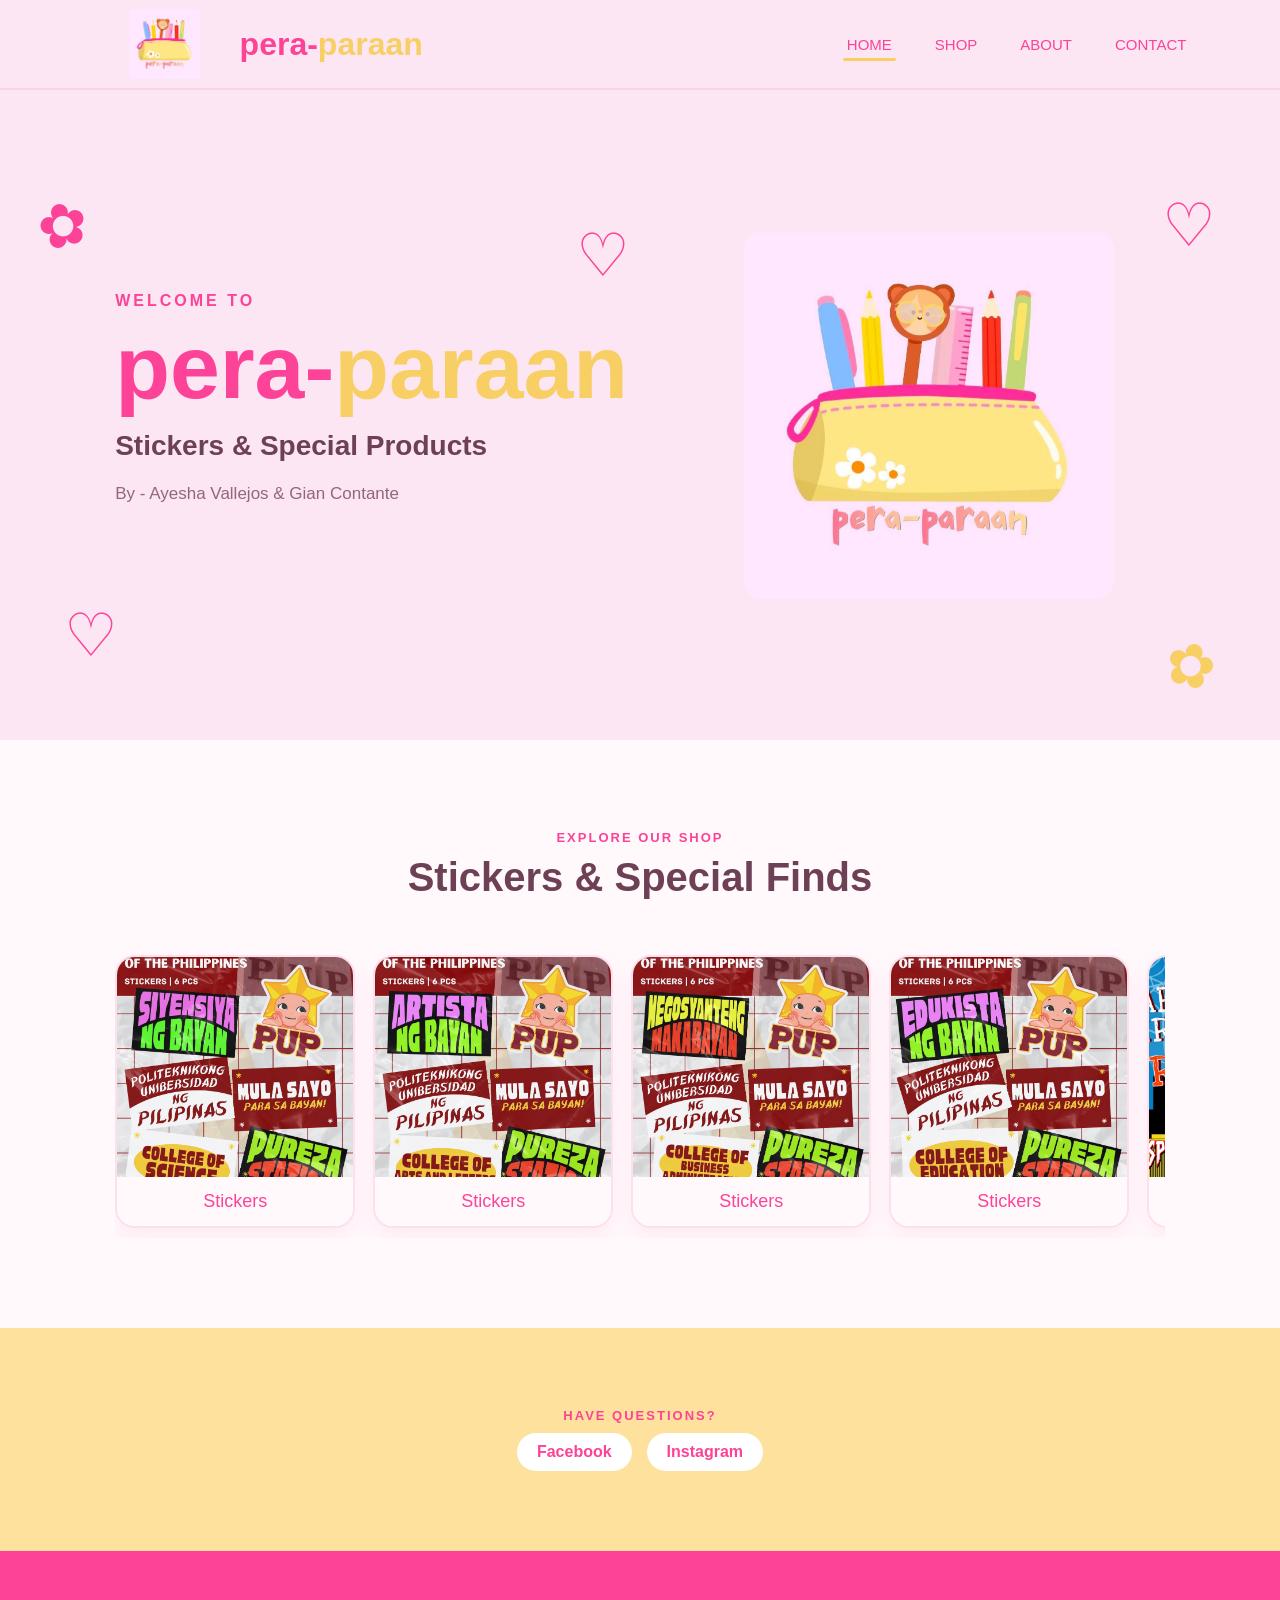
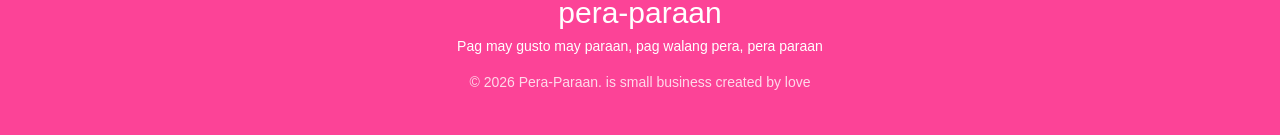
==== commit 18cf24b7: "finishing" ====
--- a/PERA-PARAAN/index.html
+++ b/PERA-PARAAN/index.html
@@ -8,12 +8,17 @@
     <title>Pera-Paraan | Bawat Pera, May Paraan</title>
     <link rel="icon" type="image/jpeg" href="LOGO.jpg">
 
-    .
     <link rel="stylesheet" href="style.css">
 </head>
 
 
 <body>
+
+    <div class="page-loader" role="status" aria-live="polite">
+        <img src="LOGO.jpg" alt="">
+        <span class="loader-spinner" aria-hidden="true"></span>
+        <span>Loading Pera-Paraan</span>
+    </div>
 
     <!-- ================= HEADER ================= -->
 
@@ -203,12 +208,6 @@
                         Instagram
                     </a>
 
-                    <a href="#">
-                        TikTok
-                    </a>
-
-                </div>
-
             </div>
 
         </section>
@@ -230,12 +229,13 @@
         </p>
 
         <p class="copyright">
-            © 2026 Pera-Paraan. is small business created by love hahahaha
+            © 2026 Pera-Paraan. is small business created by love   
         </p>
     
     </footer>
 
   
+    <script src="loading.js"></script>
 </body>
 
 </html>
--- a/PERA-PARAAN/style.css
+++ b/PERA-PARAAN/style.css
@@ -50,6 +50,60 @@
 
 }
 
+.page-loader {
+    position: fixed;
+    inset: 0;
+    z-index: 3000;
+    display: flex;
+    flex-direction: column;
+    align-items: center;
+    justify-content: center;
+    gap: 18px;
+    background: var(--pink-bg);
+    color: var(--text);
+    font-family: 'Fredoka', sans-serif;
+    font-size: 17px;
+    font-weight: 600;
+    transition: opacity 0.25s ease, visibility 0.25s ease;
+}
+
+.page-loader img {
+    width: min(210px, 54vw);
+    height: 130px;
+    object-fit: contain;
+    animation: loader-logo-pulse 1.1s ease-in-out infinite alternate;
+}
+
+.loader-spinner {
+    width: 30px;
+    aspect-ratio: 1;
+    border: 3px solid rgba(252, 67, 151, 0.22);
+    border-top-color: var(--pink);
+    border-radius: 50%;
+    animation: loader-spin 0.8s linear infinite;
+}
+
+.page-loader.is-hidden {
+    visibility: hidden;
+    opacity: 0;
+    pointer-events: none;
+}
+
+@keyframes loader-spin {
+    to { transform: rotate(360deg); }
+}
+
+@keyframes loader-logo-pulse {
+    to { transform: scale(1.04); }
+}
+
+@media (prefers-reduced-motion: reduce) {
+    .page-loader img,
+    .loader-spinner {
+        animation: none;
+    }
+}
+
 
 /* Remove default link style */
 
@@ -820,6 +874,38 @@
 
 }
 
+.back-to-top {
+    position: fixed;
+    right: 24px;
+    bottom: 24px;
+    z-index: 1100;
+    display: grid;
+    place-items: center;
+    width: 48px;
+    aspect-ratio: 1;
+    border: 2px solid var(--white);
+    border-radius: 50%;
+    background: var(--pink);
+    color: var(--white);
+    box-shadow: 0 5px 18px rgba(60, 25, 43, 0.2);
+    transition: transform 0.2s ease, background-color 0.2s ease;
+}
+
+.back-to-top svg {
+    width: 22px;
+    height: 22px;
+}
+
+.back-to-top:hover {
+    transform: translateY(-3px);
+    background: var(--pink-dark);
+}
+
+.back-to-top:focus-visible {
+    outline: 3px solid var(--yellow-dark);
+    outline-offset: 3px;
+}
+
 
 /* =========================================
    RESPONSIVE
@@ -882,7 +968,7 @@
 @media (max-width: 750px) {
 
     .product-container {
-
+      
         grid-template-columns: repeat(2, minmax(0, 1fr));
 
     }
@@ -1156,6 +1242,81 @@
 
 }
 
+.shop-subnav-button.shuffle-stickers {
+    border-color: var(--yellow-dark);
+    background: var(--yellow);
+    color: #563b16;
+}
+
+.shop-subnav-button.shuffle-stickers:hover {
+    border-color: var(--yellow-dark);
+    background: var(--yellow-dark);
+    color: #563b16;
+    box-shadow: 0 8px 18px rgba(120, 86, 20, 0.14);
+}
+
+.shop-search {
+    display: grid;
+    gap: 7px;
+    width: min(100%, 460px);
+    margin: 0 auto 32px;
+}
+
+.shop-search label {
+    color: var(--text);
+    font-size: 13px;
+    font-weight: 700;
+}
+
+.shop-search input {
+    width: 100%;
+    min-height: 46px;
+    padding: 10px 14px;
+    border: 1px solid #e7cbd8;
+    border-radius: 7px;
+    background: var(--white);
+    color: var(--text);
+    font: inherit;
+}
+
+.shop-search input:focus-visible {
+    outline: 3px solid rgba(252, 67, 151, 0.25);
+    border-color: var(--pink);
+}
+
+.search-empty {
+    margin: 24px auto 0;
+    text-align: center;
+    color: #93677B;
+}
+
+.coming-soon-sticker {
+    display: grid;
+    place-content: center;
+    gap: 10px;
+    width: 100%;
+    height: 100%;
+    min-height: 190px;
+    padding: 20px;
+    border: 3px dashed var(--pink);
+    border-radius: 18px;
+    background: var(--yellow);
+    color: var(--text);
+    text-align: center;
+    transform: rotate(-3deg);
+}
+
+.coming-soon-sticker span {
+    font-family: 'Fredoka', sans-serif;
+    font-size: 21px;
+}
+
+.coming-soon-sticker strong {
+    color: var(--pink-dark);
+    font-size: 13px;
+    letter-spacing: 1px;
+}
+
 
 .product-card[hidden] {
 
@@ -1170,6 +1331,8 @@
 
     grid-template-columns: repeat(3, minmax(0, 1fr));
 
+    grid-auto-rows: 1fr;
+
     gap: 24px;
 
     max-width: 1120px;
@@ -1181,6 +1344,12 @@
 
 .product-card {
 
+    display: flex;
+
+    flex-direction: column;
+
+    height: 100%;
+
     overflow: hidden;
 
     background-color: var(--white);
@@ -1219,6 +1388,10 @@
 
     background-color: var(--pink-bg);
 
+    position: relative;
+
+    overflow: hidden;
+
 }
 
 
@@ -1239,6 +1412,12 @@
 
     padding: 24px;
 
+    display: flex;
+
+    flex: 1;
+
+    flex-direction: column;
+
 }
 
 
@@ -1265,6 +1444,8 @@
 
     font-size: 26px;
 
+    min-height: 64px;
+
     margin-bottom: 8px;
 
 }
@@ -1272,7 +1453,7 @@
 
 .product-info > p:not(.product-label) {
 
-    min-height: 48px;
+    min-height: 0;
 
     color: #93677B;
 
@@ -1280,8 +1461,40 @@
 
     line-height: 1.6;
 
-    margin-bottom: 20px;
-
+    margin-bottom: 8px;
+
+}
+
+.product-info .stock-status {
+    min-height: 20px;
+    margin: 0 0 16px;
+}
+
+.product-info > p.product-price {
+    font-size: 21px;
+    line-height: 1.3;
+}
+
+.product-info > p.product-original-price {
+    min-height: 0;
+    margin: 0 0 2px;
+}
+
+.bestseller-ribbon {
+    position: absolute;
+    top: 22px;
+    right: -42px;
+    z-index: 1;
+    width: 175px;
+    padding: 9px 0;
+    transform: rotate(38deg);
+    background: var(--yellow-dark);
+    color: #563b16;
+    box-shadow: 0 3px 9px rgba(70, 45, 10, 0.2);
+    text-align: center;
+    font-size: 11px;
+    font-weight: 800;
+    letter-spacing: 1px;
 }
 
 
@@ -1303,6 +1516,10 @@
 
     transition: 0.3s ease;
 
+    align-self: flex-start;
+
+    margin-top: auto;
+
 }
 
 
@@ -1312,4 +1529,381 @@
 
     color: var(--white);
 
-}   
+}
+
+.cart-toggle {
+    display: inline-flex;
+    align-items: center;
+    gap: 9px;
+    flex: 0 0 auto;
+    padding: 10px 14px;
+    border: 0;
+    border-radius: 999px;
+    background: var(--pink);
+    color: var(--white);
+    font: inherit;
+    font-size: 13px;
+    font-weight: 700;
+    cursor: pointer;
+}
+
+.cart-icon {
+    width: 20px;
+    height: 20px;
+    flex: 0 0 auto;
+}
+
+.cart-count {
+    display: grid;
+    place-items: center;
+    width: 24px;
+    aspect-ratio: 1;
+    border-radius: 50%;
+    background: var(--yellow);
+    color: var(--text);
+}
+
+.product-price {
+    margin: 0 0 6px;
+    color: var(--pink-dark);
+    font-size: 21px;
+    font-weight: 700;
+}
+
+.discount-label {
+    display: inline-block;
+    width: fit-content;
+    margin: 0 0 5px;
+    padding: 4px 8px;
+    border-radius: 4px;
+    background: var(--yellow);
+    color: #563b16;
+    font-size: 11px;
+    font-weight: 800;
+}
+
+.product-info > .discount-label {
+    min-height: 0;
+    margin-bottom: 7px;
+}
+
+.product-original-price {
+    min-height: 0;
+    margin: 0 0 2px;
+    color: #8a7380;
+    font-size: 13px;
+    text-decoration: line-through;
+}
+
+.product-info > p.product-price {
+    display: inline-flex;
+    align-items: center;
+    width: fit-content;
+    padding: 4px 10px;
+    border-radius: 5px;
+    background: var(--yellow);
+    color: #563b16;
+    min-height: 0;
+    margin: 0 0 8px;
+}
+
+.product-info > .availability-available,
+.product-info > .availability-unavailable {
+    min-height: 20px;
+}
+
+.availability-available,
+.availability-unavailable {
+    margin: 0 0 14px;
+    font-size: 13px;
+    font-weight: 700;
+}
+
+.availability-available {
+    color: #36734b;
+}
+
+.availability-unavailable {
+    color: #9b3444;
+}
+
+.product-button,
+.add-to-cart {
+    border: 0;
+    cursor: pointer;
+    font-family: inherit;
+}
+
+.item-dialog,
+.cart-dialog {
+    position: fixed;
+    inset: 0;
+    margin: auto;
+    border: 2px solid #FDE0EC;
+    border-radius: 16px;
+    background: var(--white);
+    color: var(--text);
+    box-shadow: 0 22px 70px rgba(60, 25, 43, 0.28);
+}
+
+.item-dialog {
+    width: min(900px, calc(100vw - 32px));
+    max-height: min(860px, calc(100vh - 32px));
+    padding: 28px;
+    overflow: auto;
+}
+
+.item-dialog::backdrop,
+.cart-dialog::backdrop {
+    background: rgba(42, 23, 34, 0.55);
+}
+
+.dialog-close,
+.cart-close {
+    position: absolute;
+    top: 10px;
+    right: 12px;
+    display: grid;
+    place-items: center;
+    width: 38px;
+    aspect-ratio: 1;
+    border: 0;
+    border-radius: 50%;
+    background: var(--pink-bg);
+    color: var(--text);
+    font-size: 26px;
+    cursor: pointer;
+}
+
+.dialog-content {
+    display: grid;
+    grid-template-columns: minmax(0, 1fr);
+    align-items: center;
+    justify-items: center;
+    gap: 20px;
+    min-height: 420px;
+    text-align: center;
+}
+
+.dialog-image {
+    display: block;
+    width: min(100%, 620px);
+    height: min(58vh, 540px);
+    margin: 0 auto;
+    object-fit: contain;
+    border-radius: 12px;
+    background: var(--pink-bg);
+}
+
+.dialog-info {
+    width: min(100%, 560px);
+}
+
+.dialog-info h2,
+.cart-dialog h2 {
+    margin: 0 0 12px;
+    font-family: 'Fredoka', sans-serif;
+    font-size: 28px;
+}
+
+.dialog-collection {
+    margin: -4px 0 10px;
+    color: #93677B;
+    font-size: 13px;
+    font-weight: 700;
+}
+
+.dialog-subtotal {
+    min-height: 20px;
+    margin: 12px 0;
+    color: var(--text);
+    font-weight: 700;
+}
+
+.dialog-price {
+    margin: 0 0 8px;
+    color: var(--pink-dark);
+    font-size: 22px;
+    font-weight: 700;
+}
+
+.dialog-original-price {
+    margin-right: 8px;
+    color: #8a7380;
+    font-size: 16px;
+    font-weight: 500;
+}
+
+.dialog-discount:not([hidden]) {
+    display: inline-block;
+    margin: 0 0 10px;
+    padding: 5px 9px;
+    border-radius: 4px;
+    background: var(--yellow);
+    color: #563b16;
+    font-size: 12px;
+    font-weight: 800;
+}
+
+.add-to-cart {
+    padding: 12px 18px;
+    border-radius: 999px;
+    background: var(--pink);
+    color: var(--white);
+    font-weight: 700;
+}
+
+.add-to-cart:disabled {
+    background: #d8cbd1;
+    color: #675962;
+    cursor: not-allowed;
+}
+
+.quantity-label {
+    display: block;
+    margin: 18px 0 6px;
+    font-size: 13px;
+    font-weight: 700;
+}
+
+.item-quantity {
+    width: 92px;
+    height: 42px;
+    margin: 0 10px 0 0;
+    padding: 0 10px;
+    border: 1px solid #e7cbd8;
+    border-radius: 7px;
+    background: var(--white);
+    color: var(--text);
+    font: inherit;
+}
+
+.item-quantity:disabled {
+    background: #f3edf0;
+}
+
+.cart-notice {
+    position: fixed;
+    right: 24px;
+    bottom: 24px;
+    z-index: 1200;
+    max-width: min(380px, calc(100vw - 32px));
+    padding: 14px 18px;
+    border: 1px solid #b5d7bd;
+    border-radius: 8px;
+    background: #edf8ef;
+    color: #245c35;
+    box-shadow: 0 8px 28px rgba(42, 23, 34, 0.18);
+    font-weight: 700;
+}
+
+.cart-notice[hidden] {
+    display: none;
+}
+
+.cart-notice-warning {
+    border-color: #d99a77;
+    background: #fff2e8;
+    color: #7c321c;
+}
+
+.cart-dialog {
+    width: min(520px, calc(100vw - 32px));
+    max-height: min(650px, calc(100vh - 32px));
+    padding: 30px 24px 24px;
+    overflow: auto;
+}
+
+.cart-dialog h2 {
+    padding-right: 42px;
+}
+
+.cart-empty {
+    padding: 18px 0;
+    color: #93677B;
+}
+
+.cart-items {
+    display: grid;
+    gap: 12px;
+    padding: 0;
+    list-style: none;
+}
+
+.cart-item {
+    display: flex;
+    align-items: center;
+    justify-content: space-between;
+    gap: 14px;
+    padding: 12px 0;
+    border-bottom: 1px solid #F3DCE7;
+}
+
+.cart-item > div:first-child {
+    display: grid;
+    gap: 4px;
+}
+
+.cart-item-controls {
+    display: flex;
+    align-items: center;
+    gap: 7px;
+}
+
+.cart-item-controls button {
+    min-width: 30px;
+    min-height: 30px;
+    border: 1px solid #F3DCE7;
+    border-radius: 6px;
+    background: var(--pink-bg);
+    color: var(--text);
+    cursor: pointer;
+}
+
+.cart-item-controls button:last-child {
+    padding: 0 8px;
+    background: transparent;
+}
+
+.cart-item-controls button:disabled {
+    opacity: 0.45;
+    cursor: not-allowed;
+}
+
+.cart-item-subtotal {
+    color: var(--pink-dark);
+}
+
+.cart-summary {
+    display: flex;
+    justify-content: space-between;
+    margin-top: 22px;
+    padding-top: 16px;
+    border-top: 2px solid #F3DCE7;
+    font-size: 18px;
+}
+
+@media (max-width: 750px) {
+    .header {
+        justify-content: space-between;
+    }
+
+    .dialog-content {
+        grid-template-columns: 1fr;
+        gap: 18px;
+    }
+
+    .dialog-image {
+        width: min(100%, 520px);
+        height: min(48vh, 390px);
+    }
+
+    .item-dialog {
+        padding: 52px 20px 22px;
+    }
+
+    .cart-item {
+        align-items: flex-start;
+        flex-direction: column;
+    }
+}
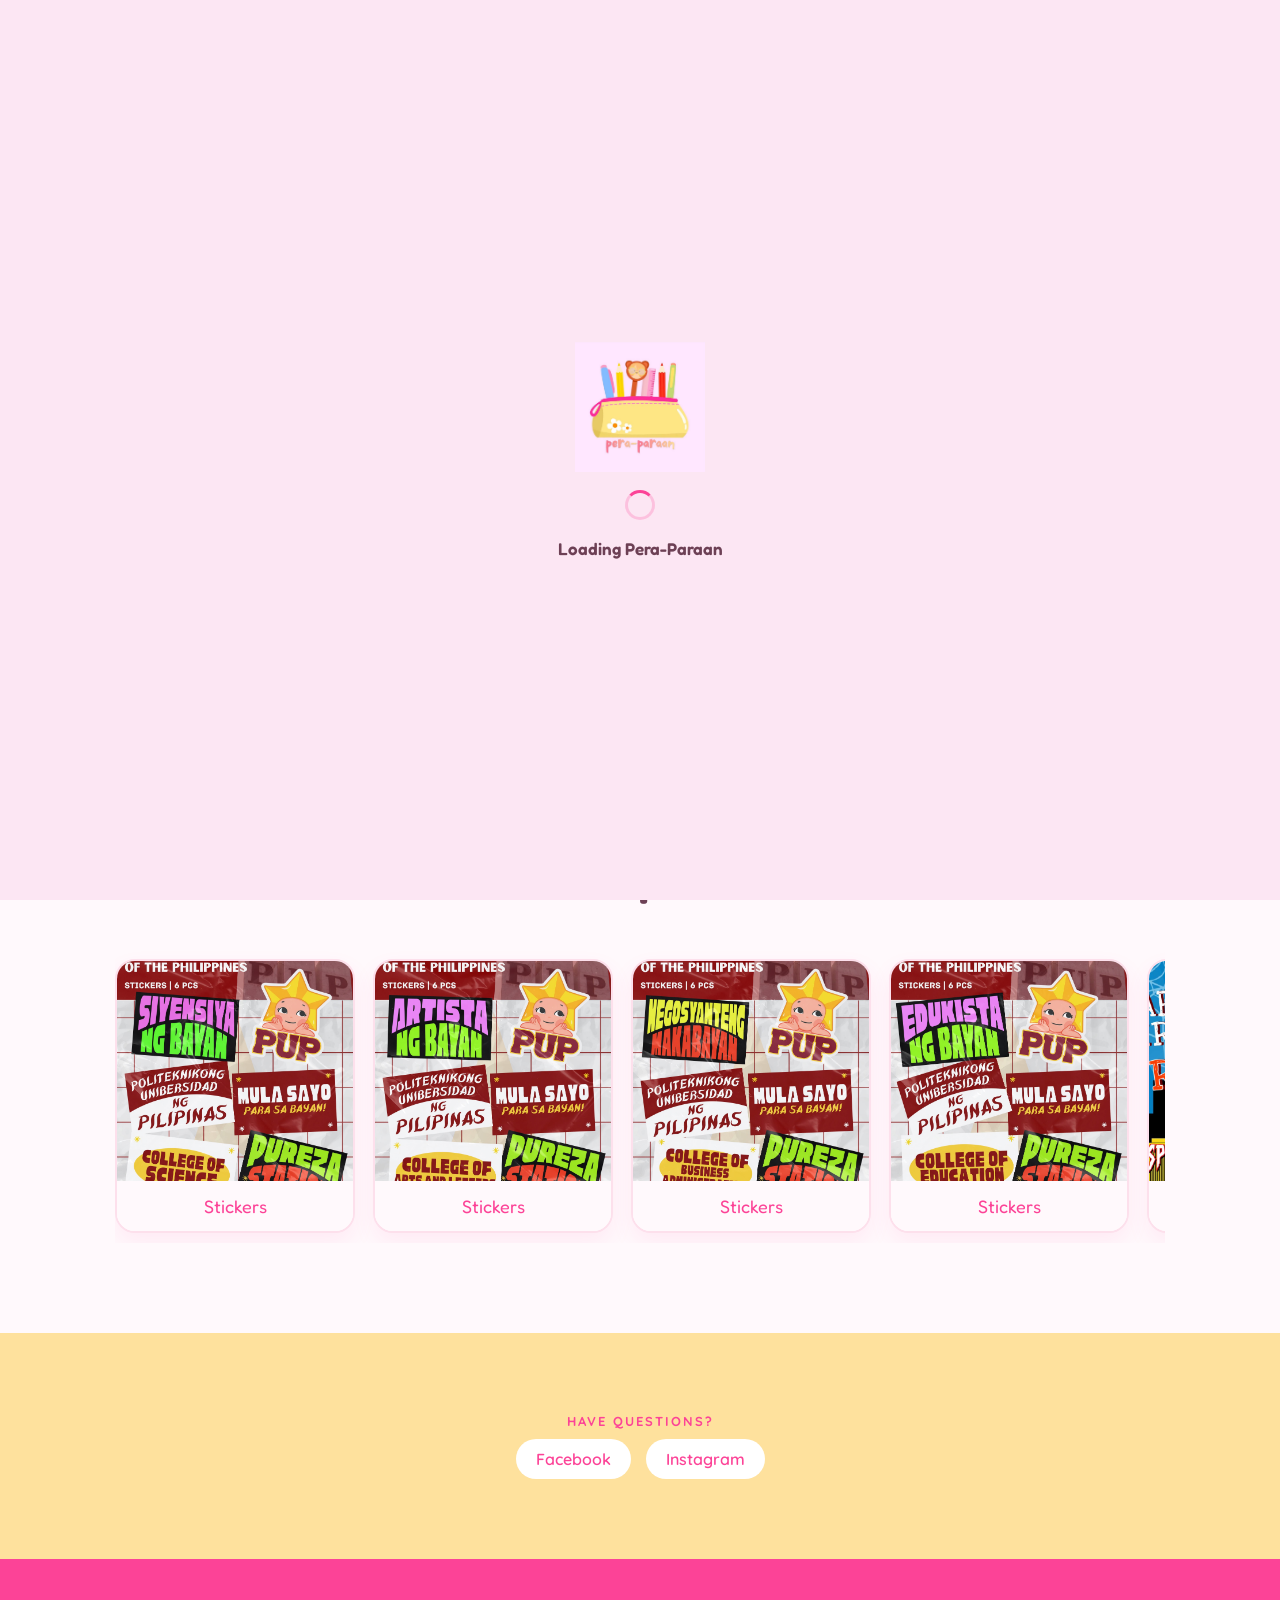
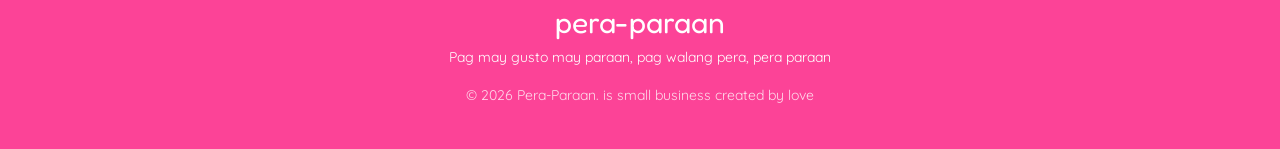
==== commit 6b5e1472: "with fonts and cursor" ====
--- a/PERA-PARAAN/index.html
+++ b/PERA-PARAAN/index.html
@@ -7,6 +7,9 @@
 
     <title>Pera-Paraan | Bawat Pera, May Paraan</title>
     <link rel="icon" type="image/jpeg" href="LOGO.jpg">
+    <link rel="preconnect" href="https://fonts.googleapis.com">
+    <link rel="preconnect" href="https://fonts.gstatic.com" crossorigin>
+    <link href="https://fonts.googleapis.com/css2?family=Fredoka:wght@400;500;600;700&family=Quicksand:wght@400;500;600;700&display=swap" rel="stylesheet">
 
     <link rel="stylesheet" href="style.css">
 </head>
@@ -235,7 +238,7 @@
     </footer>
 
   
-    <script src="loading.js"></script>
+    <sc ript src="loading.js"></sc>
 </body>
 
 </html>
--- a/PERA-PARAAN/style.css
+++ b/PERA-PARAAN/style.css
@@ -48,6 +48,21 @@
 
     color: var(--text);
 
+    cursor: url("cute-cursor.svg") 16 16, auto;
+
+}
+
+a,
+button,
+summary,
+[role="button"] {
+    cursor: url("cute-cursor.svg") 16 16, pointer;
+}
+
+input,
+textarea,
+select {
+    cursor: text;
 }
 
 .page-loader {
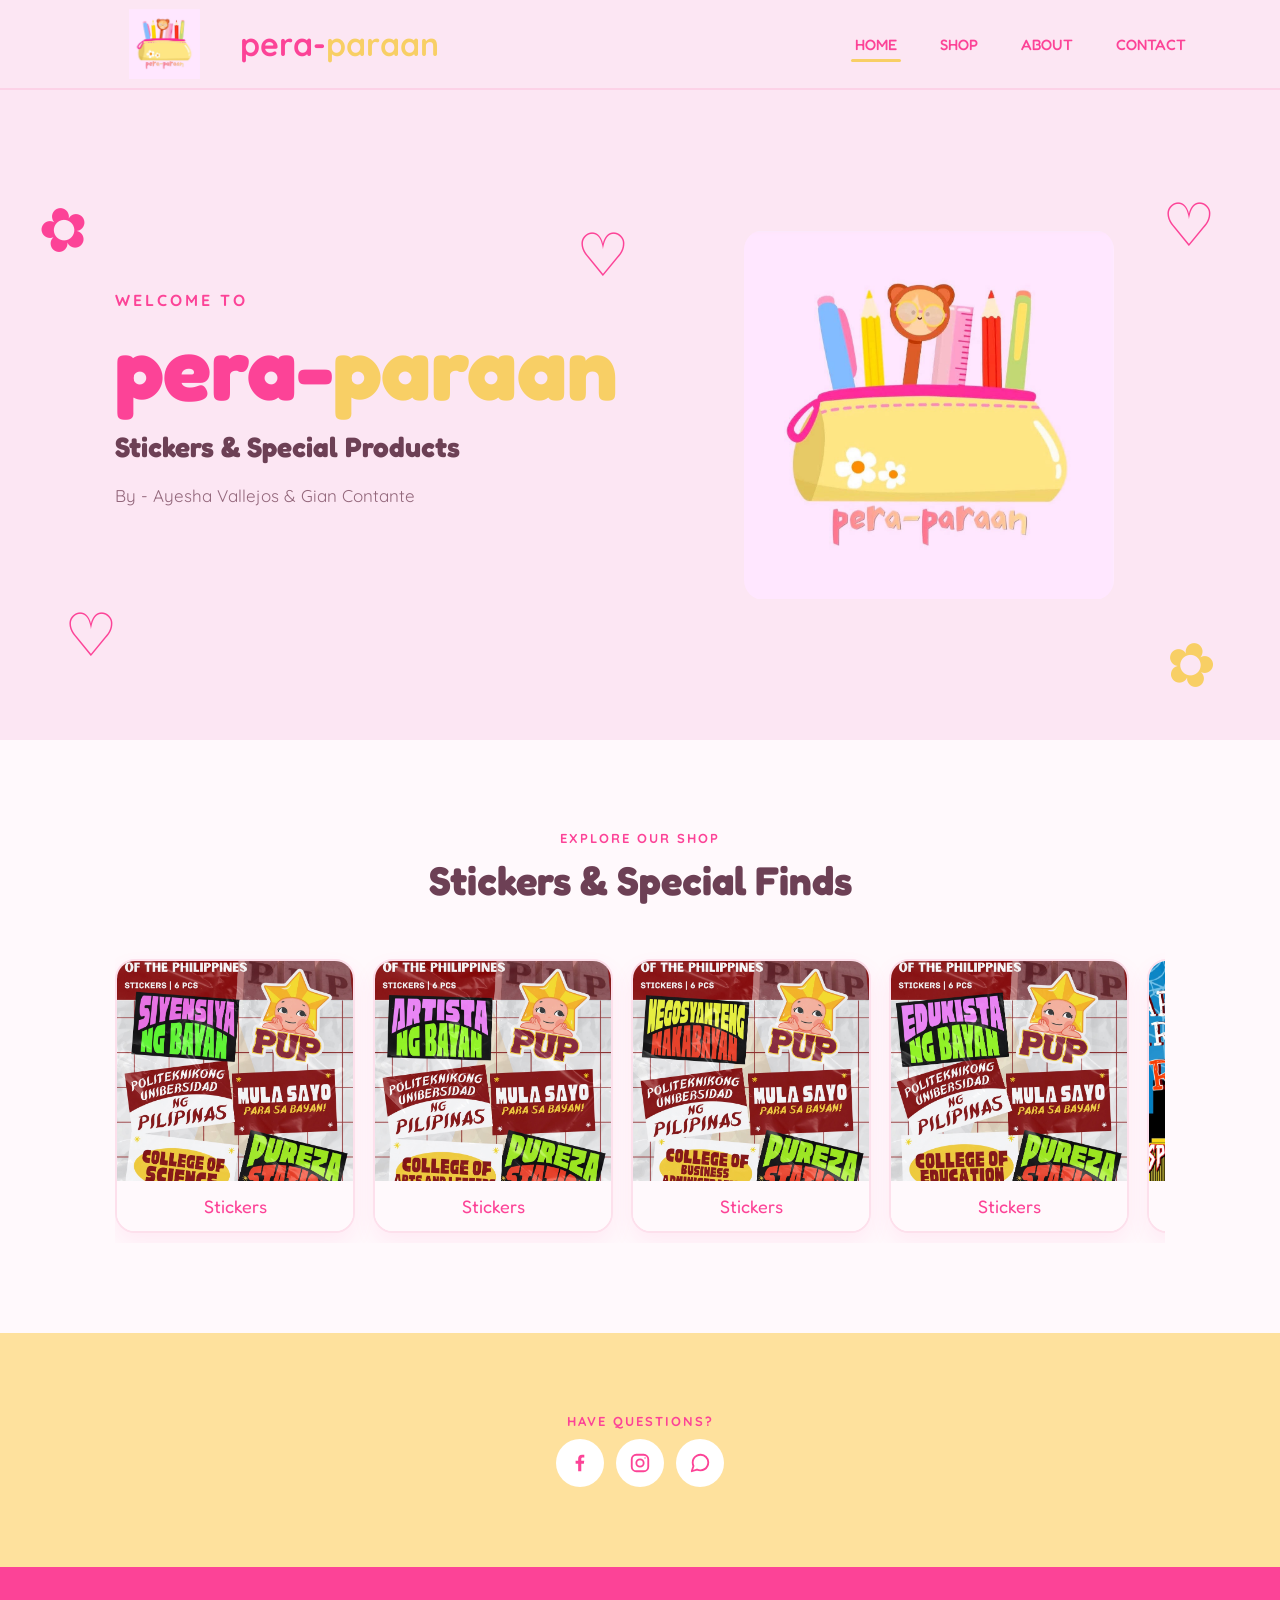
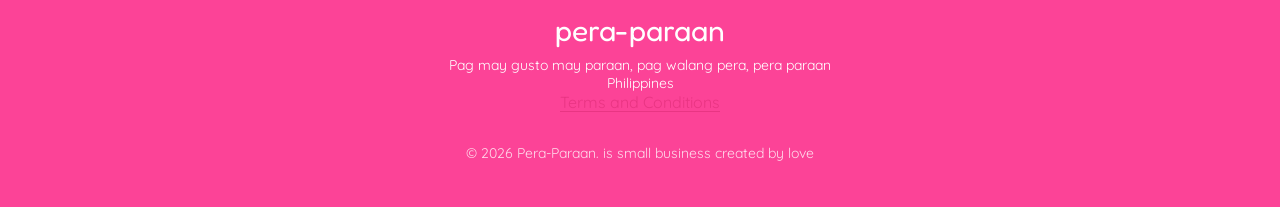
==== commit 2788d736: "with checkout" ====
--- a/PERA-PARAAN/index.html
+++ b/PERA-PARAAN/index.html
@@ -203,12 +203,15 @@
 
                 <div class="social-links">
 
-                    <a href="https://www.facebook.com/Hotsiloggg">
-                        Facebook
-                    </a>
-
-                    <a href="https://www.instagram.com/hm_giannn/?hl=en">
-                        Instagram
+                    <a href="https://web.facebook.com/Hotsiloggg" aria-label="Visit Pera-Paraan on Facebook" title="Facebook" target="_blank" rel="noopener noreferrer">
+                        <svg aria-hidden="true" viewBox="0 0 24 24" fill="currentColor"><path d="M13.4 21v-8.2h2.8l.4-3.2h-3.2V7.5c0-.9.3-1.5 1.6-1.5h1.7V3.1c-.3 0-1.3-.1-2.5-.1-2.5 0-4.2 1.5-4.2 4.3v2.3H7.2v3.2H10V21h3.4Z"/></svg>
+                    </a>
+
+                    <a href="https://www.instagram.com/hm_giannn/" aria-label="Visit Pera-Paraan on Instagram" title="Instagram" target="_blank" rel="noopener noreferrer">
+                        <svg aria-hidden="true" viewBox="0 0 24 24" fill="none" stroke="currentColor" stroke-width="2" stroke-linecap="round" stroke-linejoin="round"><rect x="3" y="3" width="18" height="18" rx="5"/><circle cx="12" cy="12" r="4"/><circle cx="17.5" cy="6.5" r=".75" fill="currentColor" stroke="none"/></svg>
+                    </a>
+                    <a href="https://www.viber.com/en/download/" aria-label="Send Pera-Paraan a text message" title="Message Pera-Paraan">
+                        <svg aria-hidden="true" viewBox="0 0 24 24" fill="none" stroke="currentColor" stroke-width="2" stroke-linecap="round" stroke-linejoin="round"><path d="M21 11.5a8.4 8.4 0 0 1-.9 3.8 8.5 8.5 0 0 1-7.6 4.7 8.4 8.4 0 0 1-3.8-.9L3 21l1.9-5.7a8.4 8.4 0 0 1-.9-3.8A8.5 8.5 0 0 1 8.7 3.9a8.4 8.4 0 0 1 3.8-.9h.5a8.5 8.5 0 0 1 8 8v.5Z"/></svg>
                     </a>
 
             </div>
@@ -230,6 +233,9 @@
         <p>
          Pag may gusto may paraan, pag walang pera, pera paraan
         </p>
+
+        <p>Philippines</p>
+        <a class="footer-terms" href="terms.html">Terms and Conditions</a>
 
         <p class="copyright">
             © 2026 Pera-Paraan. is small business created by love   
@@ -238,7 +244,7 @@
     </footer>
 
   
-    <sc ript src="loading.js"></sc>
+    <script src="loading.js"></script>
 </body>
 
 </html>
--- a/PERA-PARAAN/style.css
+++ b/PERA-PARAAN/style.css
@@ -813,7 +813,7 @@
 
     align-items: center;
 
-    gap: 15px;
+    gap: 12px;
 
     flex-wrap: wrap;
 
@@ -822,19 +822,31 @@
 
 .social-links a {
 
-    padding: 10px 20px;
+    display: inline-flex;
+    width: 48px;
+    height: 48px;
+    align-items: center;
+    justify-content: center;
 
     background-color: white;
 
-    border-radius: 25px;
+    border-radius: 50%;
 
     color: var(--pink);
 
-    font-weight: 600;
-
     transition: 0.3s ease;
 
 }
+
+.social-links svg {
+
+    width: 22px;
+
+    height: 22px;
+
+}
+
+
 
 
 .social-links a:hover {
@@ -1346,8 +1358,6 @@
 
     grid-template-columns: repeat(3, minmax(0, 1fr));
 
-    grid-auto-rows: 1fr;
-
     gap: 24px;
 
     max-width: 1120px;
@@ -1363,74 +1373,72 @@
 
     flex-direction: column;
 
+    height: auto;
+
+    overflow: hidden;
+
+    background-color: var(--white);
+
+    border: 2px solid #FDE0EC;
+
+    border-radius: 20px;
+
+    transition: 0.3s ease;
+
+}
+
+
+.product-card:hover {
+
+    transform: translateY(-8px);
+
+    border-color: var(--pink-light);
+
+    box-shadow: 0 12px 25px rgba(252, 67, 151, 0.14);
+
+}
+
+
+.product-image {
+
+    height: 250px;
+
+    display: flex;
+
+    align-items: center;
+
+    justify-content: center;
+
+    padding: 18px;
+
+    background-color: var(--pink-bg);
+
+    position: relative;
+
+    overflow: hidden;
+
+}
+
+
+.product-image img {
+
+    width: 100%;
+
     height: 100%;
 
-    overflow: hidden;
-
-    background-color: var(--white);
-
-    border: 2px solid #FDE0EC;
-
-    border-radius: 20px;
-
-    transition: 0.3s ease;
-
-}
-
-
-.product-card:hover {
-
-    transform: translateY(-8px);
-
-    border-color: var(--pink-light);
-
-    box-shadow: 0 12px 25px rgba(252, 67, 151, 0.14);
-
-}
-
-
-.product-image {
-
-    height: 250px;
+    object-fit: contain;
+
+    border-radius: 12px;
+
+}
+
+
+.product-info {
+
+    padding: 18px;
 
     display: flex;
 
-    align-items: center;
-
-    justify-content: center;
-
-    padding: 18px;
-
-    background-color: var(--pink-bg);
-
-    position: relative;
-
-    overflow: hidden;
-
-}
-
-
-.product-image img {
-
-    width: 100%;
-
-    height: 100%;
-
-    object-fit: contain;
-
-    border-radius: 12px;
-
-}
-
-
-.product-info {
-
-    padding: 24px;
-
-    display: flex;
-
-    flex: 1;
-
     flex-direction: column;
 
 }
@@ -1450,6 +1458,10 @@
 
 }
 
+.product-label:empty {
+    display: none;
+}
+
 
 .product-info h2 {
 
@@ -1459,9 +1471,9 @@
 
     font-size: 26px;
 
-    min-height: 64px;
-
-    margin-bottom: 8px;
+    min-height: 0;
+
+    margin: 0 0 8px;
 
 }
 
@@ -1533,7 +1545,7 @@
 
     align-self: flex-start;
 
-    margin-top: auto;
+    margin-top: 8px;
 
 }
 
@@ -1922,3 +1934,348 @@
         flex-direction: column;
     }
 }
+
+.shop-layout {
+    display: grid;
+    grid-template-columns: minmax(0, 1fr) 270px;
+    align-items: start;
+    gap: 24px;
+    max-width: 1400px;
+    margin: 0 auto;
+}
+
+.shop-layout .product-container {
+    max-width: none;
+}
+
+.shop-layout .search-empty {
+    grid-column: 1;
+}
+
+.order-history {
+    position: sticky;
+    top: 118px;
+    padding: 20px;
+    border: 1px solid #f3dce7;
+    border-radius: 8px;
+    background: #fff;
+}
+
+.order-history-heading {
+    display: flex;
+    justify-content: space-between;
+    align-items: center;
+    gap: 12px;
+    padding-bottom: 14px;
+    border-bottom: 1px solid #f3dce7;
+}
+
+.order-history-heading h2 {
+    font: 600 21px 'Fredoka', sans-serif;
+}
+
+.order-history-count {
+    display: grid;
+    place-items: center;
+    width: 30px;
+    aspect-ratio: 1;
+    border-radius: 50%;
+    background: var(--yellow);
+    color: var(--text);
+    font-weight: 700;
+}
+
+.order-history-empty,
+.order-history-note {
+    margin: 14px 0;
+    color: #93677b;
+    font-size: 13px;
+    line-height: 1.5;
+}
+
+.order-history-list {
+    display: grid;
+    gap: 12px;
+    margin: 0;
+    padding: 0;
+    list-style: none;
+}
+
+.order-history-entry {
+    display: grid;
+    gap: 5px;
+    padding: 12px 0;
+    border-bottom: 1px solid #f3dce7;
+    font-size: 12px;
+    overflow-wrap: anywhere;
+}
+
+.order-history-entry > strong {
+    color: var(--pink-dark);
+    font-size: 14px;
+}
+
+.order-history-entry p {
+    margin: 3px 0;
+    line-height: 1.45;
+}
+
+.order-history-entry b {
+    font-size: 14px;
+}
+
+.checkout-open,
+.place-order {
+    width: 100%;
+    min-height: 46px;
+    margin-top: 18px;
+    border: 0;
+    border-radius: 6px;
+    background: var(--pink);
+    color: var(--white);
+    font: 700 14px 'Fredoka', sans-serif;
+    cursor: pointer;
+}
+
+.checkout-open:hover,
+.place-order:hover {
+    background: var(--pink-dark);
+}
+
+.checkout-open:disabled {
+    background: #d8cbd1;
+    color: #675962;
+    cursor: not-allowed;
+}
+
+.checkout-dialog {
+    position: fixed;
+    inset: 0;
+    width: min(560px, calc(100vw - 32px));
+    max-height: min(760px, calc(100dvh - 32px));
+    margin: auto;
+    padding: 30px 24px 24px;
+    overflow: auto;
+    border: 2px solid #fde0ec;
+    border-radius: 12px;
+    background: var(--white);
+    color: var(--text);
+    box-shadow: 0 22px 70px rgba(60, 25, 43, 0.28);
+}
+
+.checkout-dialog::backdrop {
+    background: rgba(42, 23, 34, 0.55);
+}
+
+.checkout-dialog h2 {
+    padding-right: 42px;
+    font: 600 28px 'Fredoka', sans-serif;
+}
+
+.checkout-intro,
+.checkout-disclaimer {
+    margin: 8px 0 16px;
+    color: #93677b;
+    font-size: 13px;
+    line-height: 1.5;
+}
+
+.checkout-close {
+    position: absolute;
+    top: 10px;
+    right: 12px;
+    display: grid;
+    place-items: center;
+    width: 38px;
+    aspect-ratio: 1;
+    border: 0;
+    border-radius: 50%;
+    background: var(--pink-bg);
+    color: var(--text);
+    font-size: 26px;
+    cursor: pointer;
+}
+
+.checkout-form {
+    display: grid;
+    gap: 8px;
+}
+
+.checkout-form > label:not(.terms-check) {
+    margin-top: 8px;
+    font-size: 13px;
+    font-weight: 700;
+}
+
+.checkout-form input:not([type="checkbox"]),
+.checkout-form select,
+.checkout-form textarea {
+    width: 100%;
+    min-height: 44px;
+    padding: 10px 12px;
+    border: 1px solid #e7cbd8;
+    border-radius: 6px;
+    background: #fff;
+    color: var(--text);
+    font: inherit;
+}
+
+.checkout-form textarea {
+    resize: vertical;
+}
+
+.checkout-form input:focus-visible,
+.checkout-form select:focus-visible,
+.checkout-form textarea:focus-visible {
+    outline: 3px solid rgba(252, 67, 151, 0.25);
+    border-color: var(--pink);
+}
+
+.checkout-form label span {
+    color: #93677b;
+    font-weight: 500;
+}
+
+.terms-check {
+    display: flex;
+    align-items: flex-start;
+    gap: 9px;
+    margin-top: 12px;
+    font-size: 13px;
+    line-height: 1.5;
+}
+
+.terms-check input {
+    width: 18px;
+    height: 18px;
+    flex: 0 0 auto;
+    margin: 0;
+    accent-color: var(--pink);
+}
+
+.terms-check a,
+.terms-content a,
+.footer-terms {
+    color: var(--pink-dark);
+    text-decoration: underline;
+    text-underline-offset: 3px;
+}
+
+.checkout-total {
+    display: flex;
+    justify-content: space-between;
+    margin-top: 12px;
+    padding-top: 14px;
+    border-top: 1px solid #f3dce7;
+    font-weight: 700;
+}
+
+.checkout-disclaimer {
+    margin-bottom: 0;
+}
+
+.place-order {
+    margin-top: 8px;
+}
+
+.terms-page {
+    min-height: 70vh;
+    padding: clamp(36px, 7vw, 84px) 6%;
+    background: #fff9fc;
+}
+
+.terms-heading,
+.terms-content {
+    width: min(100%, 820px);
+    margin: 0 auto;
+}
+
+.terms-heading {
+    padding-bottom: 24px;
+    border-bottom: 2px solid #f3dce7;
+}
+
+.terms-heading > p {
+    margin-bottom: 8px;
+    color: var(--pink-dark);
+    font: 700 13px 'Fredoka', sans-serif;
+}
+
+.terms-heading h1 {
+    color: var(--text);
+    font: 600 clamp(32px, 6vw, 48px) 'Fredoka', sans-serif;
+}
+
+.terms-heading span {
+    display: block;
+    margin-top: 10px;
+    color: #93677b;
+    font-size: 13px;
+}
+
+.terms-content {
+    padding-top: 24px;
+    line-height: 1.75;
+}
+
+.terms-content p {
+    margin: 0 0 18px;
+}
+
+.terms-content h2 {
+    margin: 26px 0 8px;
+    color: var(--pink-dark);
+    font: 600 21px 'Fredoka', sans-serif;
+}
+
+footer .footer-terms {
+    display: inline-block;
+    margin: 0 0 12px;
+}
+
+@media (max-width: 950px) {
+    .shop-layout {
+        grid-template-columns: minmax(0, 1fr) 230px;
+        gap: 18px;
+    }
+
+    .shop-layout .product-container {
+        grid-template-columns: repeat(2, minmax(0, 1fr));
+    }
+}
+
+@media (max-width: 750px) {
+    .shop-layout {
+        grid-template-columns: 1fr;
+    }
+
+    .order-history {
+        position: static;
+        grid-row: 2;
+    }
+
+    .shop-layout .search-empty {
+        grid-row: 2;
+    }
+
+    .checkout-dialog {
+        padding: 52px 18px 20px;
+    }
+}
+
+@media (max-width: 480px) {
+    .shop-layout .product-container {
+        grid-template-columns: 1fr;
+    }
+
+    .checkout-dialog {
+        width: calc(100vw - 20px);
+        max-height: calc(100dvh - 20px);
+        padding-right: 16px;
+        padding-left: 16px;
+    }
+
+    .terms-content {
+        font-size: 14px;
+    }
+}
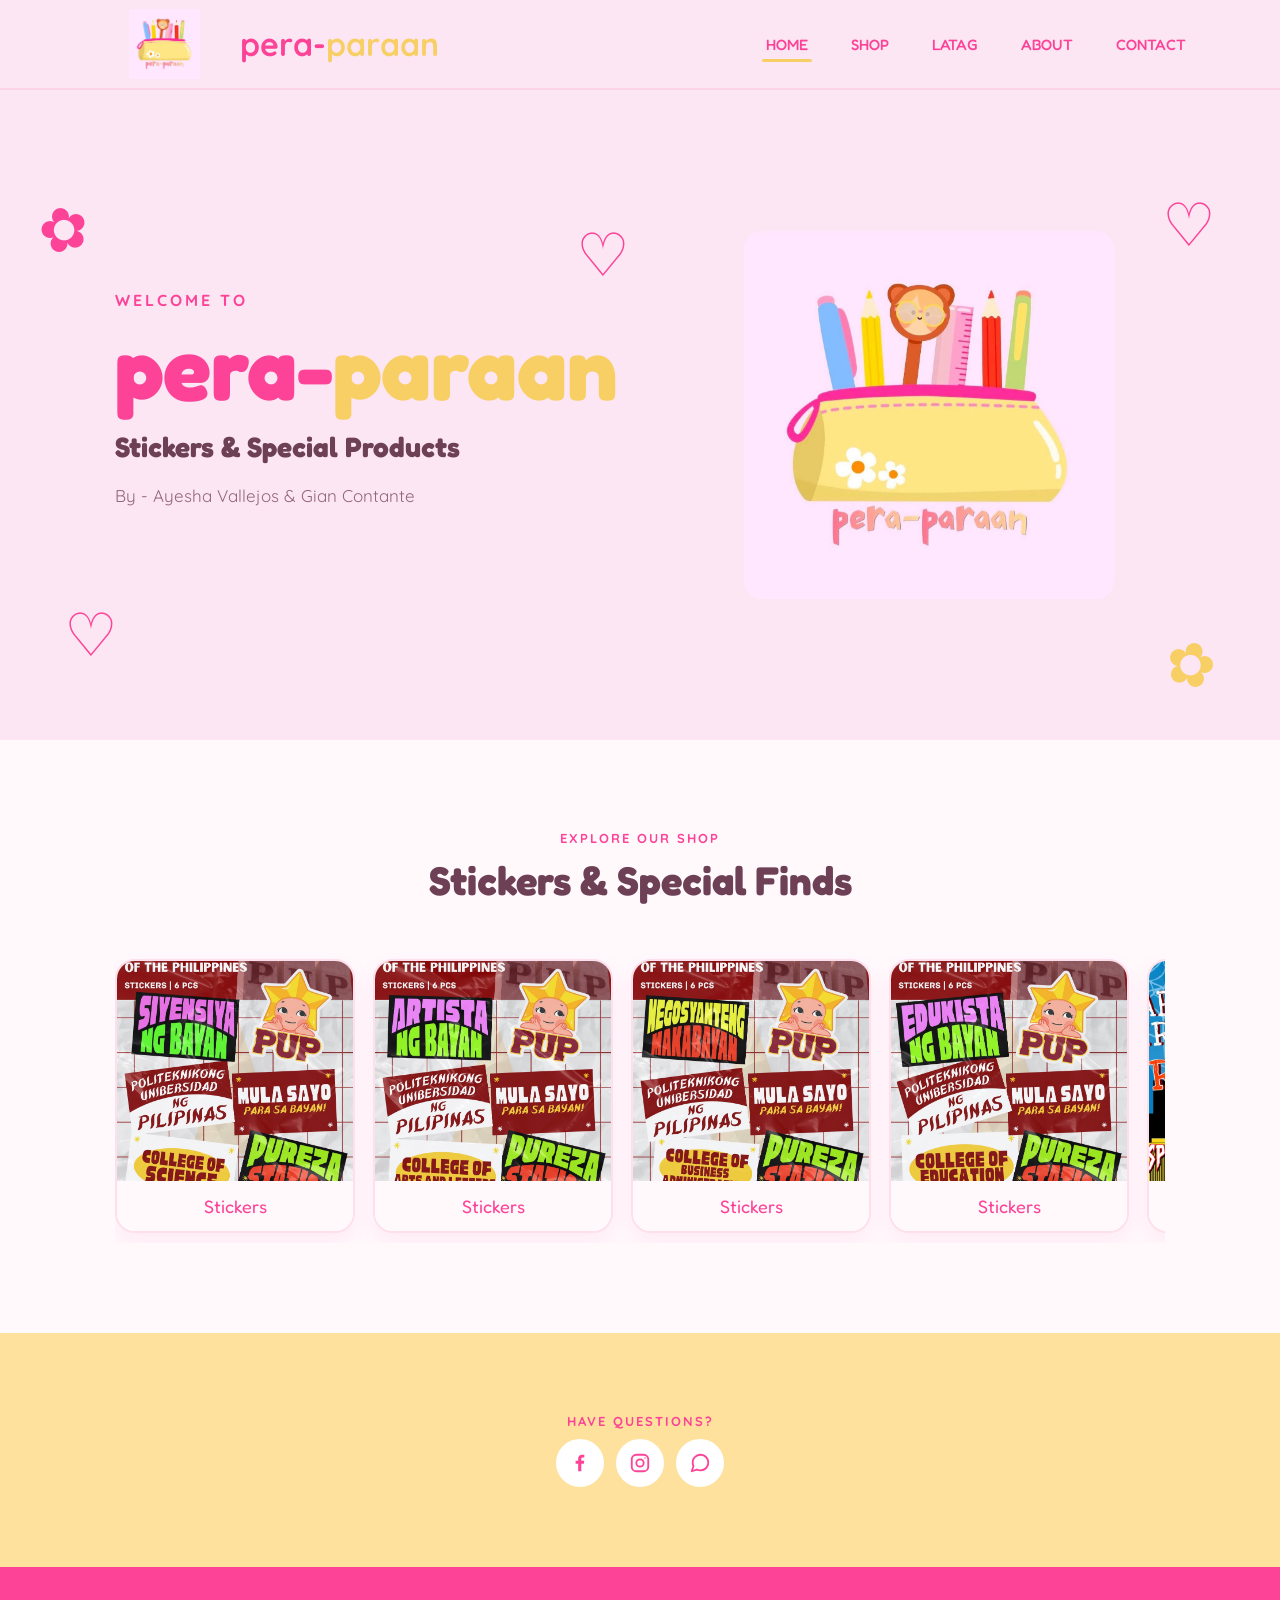
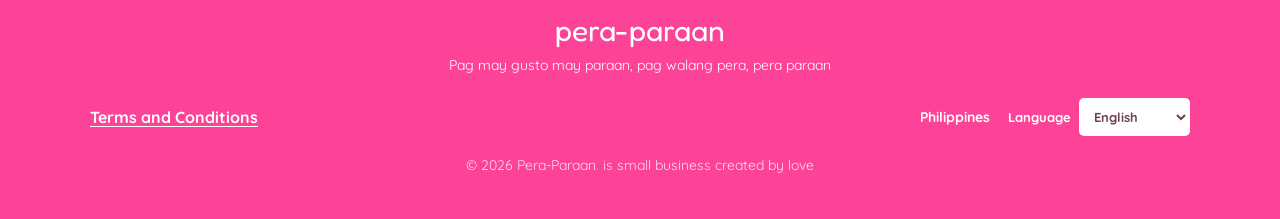
==== commit 76495f6b: "with virtual" ====
--- a/PERA-PARAAN/index.html
+++ b/PERA-PARAAN/index.html
@@ -34,10 +34,11 @@
         </div>
 
         <nav class="navbar">
-            <a href="index.html" class="active">HOME</a>
-            <a href="ITEMS.HTML">SHOP</a>
-            <a href="about.html">ABOUT</a>
-            <a href="#contact">CONTACT</a>
+            <a href="index.html" class="active" data-i18n="navHome">HOME</a>
+            <a href="ITEMS.HTML" data-i18n="navShop">SHOP</a>
+            <a href="latag.html">LATAG</a>
+            <a href="about.html" data-i18n="navAbout">ABOUT</a>
+            <a href="#contact" data-i18n="navContact">CONTACT</a>
         </nav>
     </header>
 
@@ -234,8 +235,18 @@
          Pag may gusto may paraan, pag walang pera, pera paraan
         </p>
 
-        <p>Philippines</p>
-        <a class="footer-terms" href="terms.html">Terms and Conditions</a>
+        <div class="footer-meta">
+            <a class="footer-terms" href="terms.html" data-i18n="termsLink">Terms and Conditions</a>
+            <div class="footer-locale">
+                <p data-i18n="country">Philippines</p>
+                <label class="language-control"><span data-i18n="languageLabel">Language</span>
+                    <select class="language-select" aria-label="Language">
+                        <option value="en">English</option>
+                        <option value="tl">Tagalog</option>
+                    </select>
+                </label>
+            </div>
+        </div>
 
         <p class="copyright">
             © 2026 Pera-Paraan. is small business created by love   
@@ -245,6 +256,7 @@
 
   
     <script src="loading.js"></script>
+    <script src="language.js"></script>
 </body>
 
 </html>
--- a/PERA-PARAAN/style.css
+++ b/PERA-PARAAN/style.css
@@ -2001,6 +2001,34 @@
     list-style: none;
 }
 
+.order-history-exports {
+    display: grid;
+    gap: 8px;
+    margin-top: 16px;
+}
+
+.order-history-exports button {
+    min-height: 40px;
+    padding: 8px 10px;
+    border: 1px solid var(--pink);
+    border-radius: 5px;
+    background: #fff;
+    color: var(--pink-dark);
+    font: 700 11px 'Fredoka', sans-serif;
+    cursor: pointer;
+}
+
+.order-history-exports button:hover:not(:disabled) {
+    background: var(--pink);
+    color: #fff;
+}
+
+.order-history-exports button:disabled {
+    border-color: #dfd3d9;
+    color: #897a82;
+    cursor: not-allowed;
+}
+
 .order-history-entry {
     display: grid;
     gap: 5px;
@@ -2124,6 +2152,19 @@
     resize: vertical;
 }
 
+.pickup-details {
+    display: grid;
+    gap: 8px;
+    margin-top: 8px;
+    padding: 14px;
+    border-left: 3px solid var(--pink);
+    background: #fff7fb;
+}
+
+.pickup-details[hidden] {
+    display: none;
+}
+
 .checkout-form input:focus-visible,
 .checkout-form select:focus-visible,
 .checkout-form textarea:focus-visible {
@@ -2230,7 +2271,78 @@
 
 footer .footer-terms {
     display: inline-block;
-    margin: 0 0 12px;
+    margin: 0;
+    color: var(--white);
+    font-weight: 700;
+}
+
+footer .footer-terms:hover,
+footer .footer-terms:focus-visible {
+    color: var(--yellow);
+}
+
+.footer-meta {
+    display: flex;
+    align-items: center;
+    justify-content: space-between;
+    gap: 20px;
+    width: min(100%, 1100px);
+    margin: 24px auto 0;
+    text-align: left;
+}
+
+.footer-locale {
+    display: flex;
+    align-items: center;
+    justify-content: flex-end;
+    gap: 18px;
+}
+
+.footer-locale p {
+    margin: 0;
+    font-weight: 700;
+}
+
+.language-control {
+    display: inline-flex;
+    align-items: center;
+    gap: 8px;
+    font-size: 13px;
+    font-weight: 700;
+}
+
+.language-select {
+    min-height: 38px;
+    padding: 6px 28px 6px 10px;
+    border: 1px solid rgba(255, 255, 255, 0.7);
+    border-radius: 5px;
+    background: var(--white);
+    color: var(--text);
+    font: inherit;
+    cursor: pointer;
+}
+
+.language-select:focus-visible {
+    outline: 3px solid var(--yellow);
+    outline-offset: 2px;
+}
+
+@media (max-width: 560px) {
+    .footer-meta {
+        align-items: flex-start;
+        flex-direction: column;
+        gap: 18px;
+    }
+
+    .footer-locale {
+        flex-wrap: wrap;
+        justify-content: flex-start;
+        gap: 12px;
+    }
+
+    .site-footer .footer-meta {
+        padding: 0 5%;
+    }
 }
 
 @media (max-width: 950px) {
